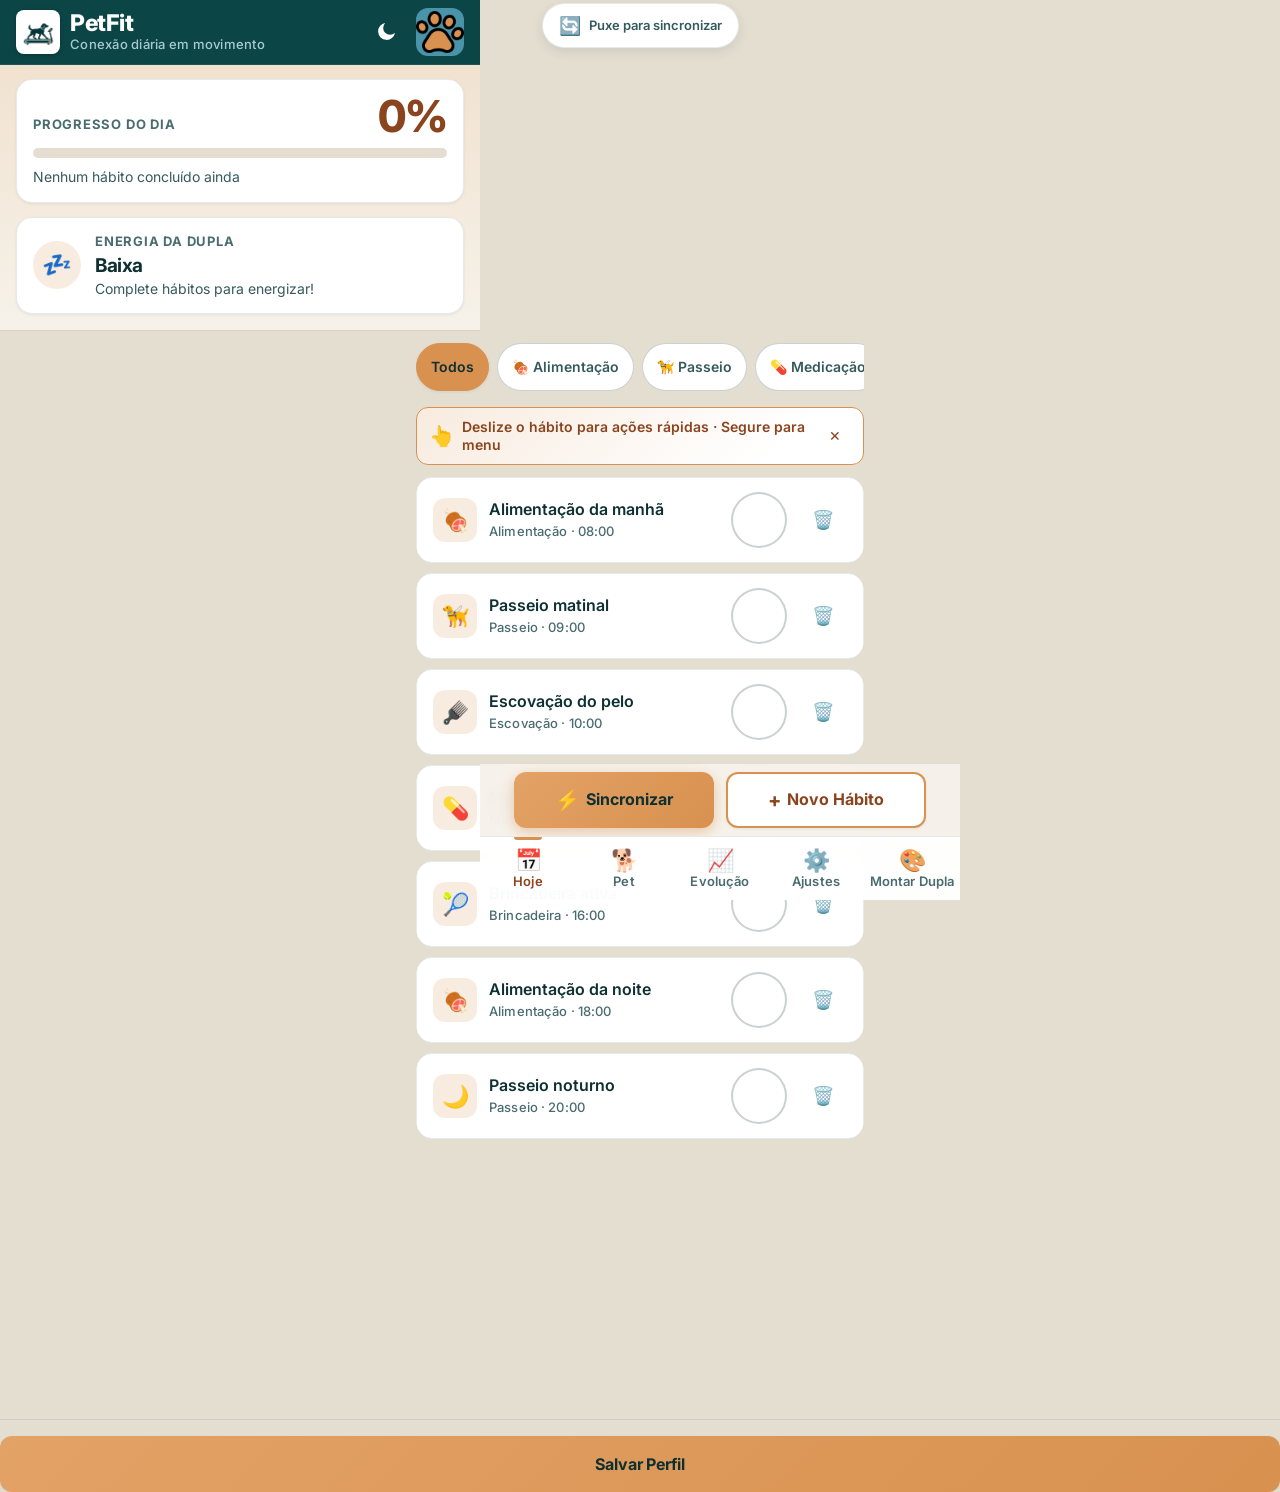
==== index.html @ 2553cd1d "a" ====
<!DOCTYPE html>
<html lang="pt-BR">
<head>
  <meta charset="UTF-8">
  <meta name="viewport" content="width=device-width, initial-scale=1.0, viewport-fit=cover">
  <meta name="theme-color" content="#043F41">
  <meta name="background-color" content="#0E3032">
  <meta name="description" content="PetFit — Gestão de hábitos para pets e tutores. Conecte-se diariamente com saúde e movimento.">
  <meta name="color-scheme" content="light dark">
  <meta name="apple-mobile-web-app-capable" content="yes">
  <meta name="apple-mobile-web-app-status-bar-style" content="black-translucent">
  <meta name="apple-mobile-web-app-title" content="PetFit">
  <meta name="mobile-web-app-capable" content="yes">
  <meta name="msapplication-TileColor" content="#043F41">
  <meta name="msapplication-TileImage" content="assets/icons/icon-192x192.png">

  <title>PetFit - Gestão de Habitos para dono e pet</title>

  <link rel="manifest" href="manifest.json">
  <link rel="icon" sizes="192x192" href="assets/icons/Petfitlogo.png">
  <link rel="apple-touch-icon" sizes="192x192" href="assets/icons/icon-192x192.png">
  <link rel="apple-touch-icon" sizes="512x512" href="assets/icons/icon-512x512.png">

  <link rel="preconnect" href="https://fonts.googleapis.com">
  <link rel="preconnect" href="https://fonts.gstatic.com" crossorigin>
  <link href="https://fonts.googleapis.com/css2?family=Inter:wght@400;500;600;700;800;900&display=swap" rel="stylesheet">

  <!-- ═══════════════════════════════════════════════════════
       FIREBASE SDK — DESCOMENTE PARA USAR FIREBASE
       ═══════════════════════════════════════════════════════ -->
  <!--
  <script src="https://www.gstatic.com/firebasejs/10.12.0/firebase-app-compat.js"></script>
  <script src="https://www.gstatic.com/firebasejs/10.12.0/firebase-firestore-compat.js"></script>
  <script src="https://www.gstatic.com/firebasejs/10.12.0/firebase-auth-compat.js"></script>
  -->

  <!-- Aplica tema (claro/escuro/automático) e tamanho do texto antes da 1ª pintura, evitando "flash" branco -->
  <script>
    (function () {
      var root = document.documentElement, dark = false;
      try {
        var pref = localStorage.getItem('petfit_theme') || 'auto';
        dark = pref === 'dark' || (pref === 'auto' && window.matchMedia && window.matchMedia('(prefers-color-scheme: dark)').matches);
        var scale = parseFloat(localStorage.getItem('petfit_textScale'));
        if (scale >= 1 && scale <= 1.5) root.style.setProperty('--text-scale', scale);
      } catch (e) {}
      root.setAttribute('data-theme', dark ? 'dark' : 'light');
      document.querySelector('meta[name="theme-color"]').setAttribute('content', dark ? '#0E3032' : '#043F41');
    })();
  </script>

  <link rel="stylesheet" href="style.css">
</head>
<body>

  <!-- ==================== ÁREA SUPERIOR (TOP ZONE) ==================== -->
  <header class="app-header" id="appHeader">
    <div class="header-inner">
      <div class="brand">
        <!-- ╔═══════════════════════════════════════════════════════════════════════════╗
             ║  SEU LOGO: troque só o caminho do PNG na linha <img> abaixo               ║
             ║  (ou apenas substitua o arquivo assets/icons/logo.png pelo seu, sem mexer) ║
             ╚═══════════════════════════════════════════════════════════════════════════╝ -->
        <span class="brand-logo" id="brandLogo">
          <img class="brand-logo-img" src="assets/icons/logo.png" alt="Logo PetFit" width="44" height="44" decoding="async">
        </span>
        <div class="brand-text">
          <h1>PetFit</h1>
          <span class="brand-tagline">Conexão diária em movimento</span>
        </div>
      </div>
      <div class="header-actions">
        <button class="btn-icon theme-toggle" id="btnTheme" type="button" aria-label="Ativar modo escuro">
          <svg class="theme-icon theme-icon-moon" viewBox="0 0 24 24" aria-hidden="true"><path fill="currentColor" d="M21 12.8A8.5 8.5 0 1 1 11.2 3a6.8 6.8 0 0 0 9.8 9.8z"/></svg>
          <svg class="theme-icon theme-icon-sun" viewBox="0 0 24 24" aria-hidden="true"><circle cx="12" cy="12" r="4.2" fill="currentColor"/><path fill="none" stroke="currentColor" stroke-width="2" stroke-linecap="round" d="M12 2.5v2.3M12 19.2v2.3M2.5 12h2.3M19.2 12h2.3M5.3 5.3l1.6 1.6M17.1 17.1l1.6 1.6M18.7 5.3l-1.6 1.6M6.9 17.1l-1.6 1.6"/></svg>
        </button>
        <button
          class="btn-icon header-avatar-btn"
          id="btnProfile"
          type="button"
          aria-label="Ver perfil da dupla"
        >
          <img
            src="./assets/icons/iconpet1.png"
            alt="Foto do pet"
            class="header-avatar"
            id="headerAvatarImg"
          >
        </button>
      </div>
    </div>
  </header>

  <!-- Indicador de Pull-to-Refresh -->
  <div class="ptr-indicator" id="ptrIndicator">
    <div class="ptr-spinner">
      <span class="ptr-icon">🔄</span>
      <span class="ptr-text">Puxe para sincronizar</span>
    </div>
  </div>

  <!-- ==================== DASHBOARD (TOP ZONE) ==================== -->
  <section class="dashboard-panel" id="dashboardPanel">
    <div class="dashboard-inner">

      <!-- SKELETON: Progresso -->
      <div class="progress-block skeleton-active" id="skeletonProgress">
        <div class="skeleton skeleton-text" style="width: 120px; height: 14px; margin-bottom: 12px;"></div>
        <div class="skeleton skeleton-bar" style="width: 100%; height: 8px; border-radius: 999px;"></div>
        <div class="skeleton skeleton-text" style="width: 180px; height: 12px; margin-top: 10px;"></div>
      </div>

      <!-- REAL: Progresso -->
      <div class="progress-block" id="realProgress" style="display:none;">
        <div class="progress-header">
          <span class="progress-label">Progresso do Dia</span>
          <span class="progress-value" id="progressValue">0%</span>
        </div>
        <div class="progress-track">
          <div class="progress-fill" id="progressFill" style="width: 0%"></div>
        </div>
        <p class="progress-sub" id="progressSub">Carregando...</p>
      </div>

      <!-- SKELETON: Energia -->
      <div class="energy-block skeleton-active" id="skeletonEnergy">
        <div class="skeleton skeleton-circle" style="width: 48px; height: 48px; flex-shrink:0;"></div>
        <div style="flex:1; display:flex; flex-direction:column; gap:8px;">
          <div class="skeleton skeleton-text" style="width: 100px; height: 12px;"></div>
          <div class="skeleton skeleton-text" style="width: 140px; height: 16px;"></div>
          <div class="skeleton skeleton-text" style="width: 200px; height: 12px;"></div>
        </div>
      </div>

      <!-- REAL: Energia -->
      <div class="energy-block low" id="realEnergy" style="display:none;">
        <div class="energy-icon-wrap">
          <span class="energy-icon" id="energyIcon">💤</span>
        </div>
        <div class="energy-info">
          <span class="energy-label">Energia da Dupla</span>
          <span class="energy-level" id="energyLevel">Baixa</span>
          <span class="energy-hint" id="energyHint">Carregando...</span>
        </div>
      </div>

    </div>
  </section>

  <!-- ==================== CONTEÚDO PRINCIPAL (SCROLLÁVEL + GESTURES) ==================== -->
  <main class="main-content" id="mainContent">
    <div class="main-inner">

      <!-- Filtro de Categoria (swipeable) -->
      <div class="filter-bar" id="filterBar">
        <button class="filter-chip active" data-filter="all">Todos</button>
        <button class="filter-chip" data-filter="alimentacao">🍖 Alimentação</button>
        <button class="filter-chip" data-filter="passeio">🦮 Passeio</button>
        <button class="filter-chip" data-filter="medicacao">💊 Medicação</button>
        <button class="filter-chip" data-filter="escovacao">🪮 Escovação</button>
        <button class="filter-chip" data-filter="brincadeira">🎾 Brincadeira</button>
      </div>

      <!-- Hint de gestos -->
      <div class="gesture-hint" id="gestureHint">
        <span class="gesture-hint-icon">👆</span>
        <span class="gesture-hint-text">Deslize o hábito para ações rápidas · Segure para menu</span>
        <button class="gesture-hint-close" id="closeGestureHint">✕</button>
      </div>

      <!-- SKELETON: Lista de Hábitos -->
      <div class="habits-list skeleton-active" id="skeletonHabitsList">
        <div class="habit-card-skeleton">
          <div class="skeleton skeleton-circle" style="width:44px; height:44px;"></div>
          <div style="flex:1; display:flex; flex-direction:column; gap:8px;">
            <div class="skeleton skeleton-text" style="width:70%; height:16px;"></div>
            <div class="skeleton skeleton-text" style="width:40%; height:12px;"></div>
          </div>
          <div class="skeleton skeleton-circle" style="width:48px; height:48px; flex-shrink:0;"></div>
        </div>
        <div class="habit-card-skeleton">
          <div class="skeleton skeleton-circle" style="width:44px; height:44px;"></div>
          <div style="flex:1; display:flex; flex-direction:column; gap:8px;">
            <div class="skeleton skeleton-text" style="width:60%; height:16px;"></div>
            <div class="skeleton skeleton-text" style="width:50%; height:12px;"></div>
          </div>
          <div class="skeleton skeleton-circle" style="width:48px; height:48px; flex-shrink:0;"></div>
        </div>
        <div class="habit-card-skeleton">
          <div class="skeleton skeleton-circle" style="width:44px; height:44px;"></div>
          <div style="flex:1; display:flex; flex-direction:column; gap:8px;">
            <div class="skeleton skeleton-text" style="width:80%; height:16px;"></div>
            <div class="skeleton skeleton-text" style="width:35%; height:12px;"></div>
          </div>
          <div class="skeleton skeleton-circle" style="width:48px; height:48px; flex-shrink:0;"></div>
        </div>
        <div class="habit-card-skeleton">
          <div class="skeleton skeleton-circle" style="width:44px; height:44px;"></div>
          <div style="flex:1; display:flex; flex-direction:column; gap:8px;">
            <div class="skeleton skeleton-text" style="width:55%; height:16px;"></div>
            <div class="skeleton skeleton-text" style="width:45%; height:12px;"></div>
          </div>
          <div class="skeleton skeleton-circle" style="width:48px; height:48px; flex-shrink:0;"></div>
        </div>
        <div class="habit-card-skeleton">
          <div class="skeleton skeleton-circle" style="width:44px; height:44px;"></div>
          <div style="flex:1; display:flex; flex-direction:column; gap:8px;">
            <div class="skeleton skeleton-text" style="width:65%; height:16px;"></div>
            <div class="skeleton skeleton-text" style="width:30%; height:12px;"></div>
          </div>
          <div class="skeleton skeleton-circle" style="width:48px; height:48px; flex-shrink:0;"></div>
        </div>
      </div>

      <!-- REAL: Lista de Hábitos -->
      <div class="habits-list" id="habitsList" style="display:none;">
        <!-- Inserido via JS -->
      </div>

      <div class="scroll-spacer"></div>
    </div>
  </main>

  <!-- ==================== ÁREA INFERIOR (THUMB ZONE) ==================== -->
  <div class="quick-actions" id="quickActions">
    <button class="quick-btn" id="btnSyncNow" aria-label="Sincronizar agora">
      <span class="quick-icon">⚡</span>
      <span class="quick-label">Sincronizar</span>
    </button>
    <button class="quick-btn" id="btnAddHabit" aria-label="Novo hábito">
      <span class="quick-icon">+</span>
      <span class="quick-label">Novo Hábito</span>
    </button>
  </div>

  <nav class="bottom-nav" id="bottomNav">
    <button class="nav-item active" data-tab="today" aria-label="Hoje">
      <span class="nav-icon">📅</span>
      <span class="nav-label">Hoje</span>
    </button>
    <button class="nav-item" data-tab="pet" aria-label="Pet">
      <span class="nav-icon">🐕</span>
      <span class="nav-label">Pet</span>
    </button>
    <button class="nav-item" data-tab="stats" aria-label="Evolução">
      <span class="nav-icon">📈</span>
      <span class="nav-label">Evolução</span>
    </button>
    <button class="nav-item" data-tab="settings" aria-label="Ajustes">
      <span class="nav-icon">⚙️</span>
      <span class="nav-label">Ajustes</span>
    </button>
  <button class = "nav-item" data-tab="duoProfile" aria-label="Personalizar Dupla" id="openAddProfile" type="button">
    <spam class = "nav-icon">🎨</spam>
    <span class = "nav-label">Montar Dupla</span>
</button>
<!-- Modal: Personalizar Dupla -->
<div class="modal-overlay modal-personalizar" id="modalAddProfile">
    <div class="modal-sheet">
        <div class="modal-handle"></div>

        <div class="modal-header">
            <h2>Personalizar Perfil do Pet</h2>

            <button
                class="btn-icon modal-close"
                id="closeAddProfile"
                type="button"
                aria-label="Fechar">
                <span>✕</span>
            </button>
        </div>

        <div class="pet-avatar-editor">
            <img
                src="./assets/icons/iconpet1.png"
                alt="Avatar do pet"
                id="customPetAvatar"
                class="custom-pet-avatar"
            >

            <label for="petPhotoInput" class="pet-avatar-button">
                📷 Alterar foto
            </label>

            <input
                type="file"
                id="petPhotoInput"
                accept="image/*"
                hidden
            >
        </div>

        <div class="modal-body">
            <div class="form-group">
                <label for="setupPetName">Nome do Pet</label>
                <input
                    type="text"
                    id="setupPetName"
                    placeholder="Ex.: Rex..."
                    autocomplete="off">
            </div>
        </div>
        <div class="modal-body">
            <div class="form-group">
                <label for="setupPetSpecies">Especie do Pet</label>
                <input
                    type="text"
                    id="setupPetSpecies"
                    placeholder="Ex.: Gato, Cachorro..."
                    autocomplete="off">
            </div>
        </div>
        <div class="modal-body">
            <div class="form-group">
                <label for="setupPetBreed">Raça</label>
                <input
                    type="text"
                    id="setupPetBreed"
                    placeholder="Ex.: Pinscher..."
                    autocomplete="off">
            </div>
            <div class="modal-footer">
        <button class="btn-primary btn-full" id="savePetBtn" type ="button">Salvar Pet</button>
      </div>
        </div>
    </div>
</div>


<!-- Modal: Personalizar Tutor - Etapa 2 -->
<div class="modal-overlay modal-personalizar" id="modalTutorProfile">
  <div class="modal-sheet">
    <div class="modal-handle"></div>

    <div class="modal-header">
      <h2>Personalizar Tutor</h2>
      <button
        class="btn-icon modal-close"
        id="closeTutorProfile"
        type="button"
        aria-label="Fechar"
      >
        ✕
      </button>
    </div>

    <div class="modal-body">
      <div class="pet-avatar-editor">
        <img
          src="./assets/icons/iconavatar1.png"
          alt="Foto do tutor"
          id="customTutorAvatar"
          class="custom-pet-avatar"
        >

        <label for="tutorPhotoInput" class="pet-avatar-button">
          📷 Escolher foto
        </label>

        <input
          type="file"
          id="tutorPhotoInput"
          accept="image/*"
          hidden
        >
      </div>

      <div class="form-group">
        <label for="tutorNameInput">Nome do tutor</label>
        <input
          type="text"
          id="tutorNameInput"
          placeholder="Digite seu nome"
          autocomplete="name"
        >
      </div>

      <p>Quase pronto! Agora vamos finalizar o perfil da sua dupla.</p>
    </div>

    <div class="modal-footer">
      <button
        class="btn-primary btn-full"
        id="finishProfileBtn"
        type="button"
      >
        Finalizar cadastro
      </button>
    </div>
  </div>
</div>

  </nav>

  <!-- ==================== MODAIS ==================== -->

  <!-- Modal: Adicionar Hábito -->
  <div class="modal-overlay" id="modalAddHabit">
    <div class="modal-sheet">
      <div class="modal-handle"></div>
      <div class="modal-header">
        <h2>Novo Hábito</h2>
        <button class="btn-icon modal-close" id="closeAddHabit" aria-label="Fechar">
          <span>✕</span>
        </button>
      </div>
      <div class="modal-body">
        <div class="form-group">
          <label for="habitTitle">Nome do hábito</label>
          <input type="text" id="habitTitle" placeholder="Ex.: Alimentação da tarde" autocomplete="off">
        </div>
        <div class="form-group">
          <label for="habitCategory">Categoria</label>
          <select id="habitCategory">
            <option value="alimentacao">🍖 Alimentação</option>
            <option value="passeio">🦮 Passeio</option>
            <option value="medicacao">💊 Medicação</option>
            <option value="escovacao">🪮 Escovação</option>
            <option value="brincadeira">🎾 Brincadeira</option>
            <option value="higiene">🛁 Higiene</option>
            <option value="outro">✨ Outro</option>
          </select>
        </div>
        <div class="form-group">
          <label for="habitTime">Horário</label>
          <input type="time" id="habitTime" value="12:00">
        </div>
      </div>
      <div class="modal-footer">
        <button class="btn-primary btn-full" id="saveHabitBtn">Salvar Hábito</button>
      </div>
    </div>
  </div>

  <!-- Modal: Sugestão de Exercício -->
  <div class="modal-overlay" id="modalExercise">
    <div class="modal-sheet modal-exercise">
      <div class="modal-handle"></div>
      <div class="exercise-visual">
        <span class="exercise-emoji" id="exerciseEmoji">🏃</span>
      </div>
      <div class="exercise-content">
        <h3 id="exerciseTitle">Hora de se mexer!</h3>
        <p class="exercise-text" id="exerciseText">Enquanto cuida do pet, aproveite para cuidar de você também.</p>
        <div class="exercise-card">
          <span class="exercise-card-icon">💪</span>
          <span class="exercise-card-when" id="exerciseWhen">Quando quiser</span>
          <p class="exercise-card-text" id="exerciseSuggestion">Faça 10 agachamentos enquanto prepara a ração</p>
        </div>
        <!-- v6.0: ajuda discreta com vídeo-tutorial (o link é preenchido pelo script.js) -->
        <div class="exercise-help" id="exerciseHelp" hidden>
          <span class="exercise-help-text">Não sabe realizar? Veja esse vídeo no YouTube!</span>
          <a class="exercise-video-link" id="exerciseVideoLink" href="https://www.youtube.com/" target="_blank" rel="noopener noreferrer">
            <svg viewBox="0 0 24 24" width="14" height="14" aria-hidden="true"><path fill="currentColor" d="M8 5.5v13a1 1 0 0 0 1.52.85l10.4-6.5a1 1 0 0 0 0-1.7L9.52 4.65A1 1 0 0 0 8 5.5z"/></svg>
            Ver vídeo
          </a>
        </div>
        <p class="exercise-tip" id="exerciseTip">Escolha um espaço seguro e respeite o seu ritmo.</p>
      </div>
      <div class="modal-footer">
        <button class="btn-secondary btn-full" id="dismissExercise">Fechar</button>
        <button class="btn-primary btn-full" id="doneExercise">Concluir & Marcar Hábito</button>
      </div>
    </div>
  </div>

  
<!-- Modal: Perfil da Dupla -->
<div class="modal-overlay" id="modalProfile">
  <div class="modal-sheet">
    <div class="modal-handle"></div>

    <div class="modal-header">
      <h2>Perfil da Dupla</h2>
      <button class="btn-icon modal-close" id="closeProfile"
              type="button" aria-label="Fechar">
        <span>✕</span>
      </button>
    </div>

    <div class="modal-body">
      <div class="profile-card">
        <div class="profile-photos">
          <div class="profile-person">
            <img
              src="./assets/icons/iconpet1.png"
              alt="Foto do pet"
              class="profile-avatar"
              id="profileAvatarImg"
            >
            <span class="profile-photo-label">Pet</span>
          </div>

          <div class="profile-person">
            <img
              src="./assets/icons/iconavatar1.png"
              alt="Foto do tutor"
              class="profile-avatar"
              id="tutorAvatarImg"
            >
            <span class="profile-photo-label">Tutor</span>
          </div>
        </div>

        
        <div class="profile-info">
          <label for="petName">Nome do pet</label>
          <input
            type="text"
            id="petName"
            value="Rex"
            class="profile-input"
            placeholder="Nome do pet"
            readonly
          >

          <label for="tutorName">Nome do tutor</label>
          <input
            type="text"
            id="tutorName"
            value="Tutor"
            class="profile-input"
            placeholder="Seu nome"
            readonly
          >
        </div>

      </div>

      <div class="profile-stats">
        <div class="stat-box">
          <span class="stat-number" id="statStreak">0</span>
          <span class="stat-label">Dias seguidos</span>
        </div>

        <div class="stat-box">
          <span class="stat-number" id="statTotal">0</span>
          <span class="stat-label">Hábitos hoje</span>
        </div>

        <div class="stat-box">
          <span class="stat-number" id="statDone">0</span>
          <span class="stat-label">Concluídos</span>
        </div>
      </div>
    </div>

    <div class="modal-footer">
      <button class="btn-primary btn-full" id="saveProfileBtn"
              type="button">
        Fechar perfil
      </button>
    </div>
  </div>
</div>

        </div>
      </div>
      <div class="modal-footer">
        <button class="btn-primary btn-full" id="saveProfileBtn">Salvar Perfil</button>
      </div>
    </div>
  </div>

  <!-- Modal: Evolução / Stats -->
  <div class="modal-overlay" id="modalStats">
    <div class="modal-sheet modal-tall">
      <div class="modal-handle"></div>
      <div class="modal-header">
        <h2>Evolução da Dupla</h2>
        <button class="btn-icon modal-close" id="closeStats" aria-label="Fechar">
          <span>✕</span>
        </button>
      </div>
      <div class="modal-body">
        <div class="stats-grid">
          <div class="stat-card">
            <span class="stat-card-icon">🔥</span>
            <span class="stat-card-value" id="statsStreak">0</span>
            <span class="stat-card-label">Dias em sequência</span>
          </div>
          <div class="stat-card">
            <span class="stat-card-icon">✅</span>
            <span class="stat-card-value" id="statsTotalDone">0</span>
            <span class="stat-card-label">Total concluído</span>
          </div>
          <div class="stat-card">
            <span class="stat-card-icon">⚡</span>
            <span class="stat-card-value" id="statsEnergy">0%</span>
            <span class="stat-card-label">Energia média</span>
          </div>
          <div class="stat-card">
            <span class="stat-card-icon">🏃</span>
            <span class="stat-card-value" id="statsExercises">0</span>
            <span class="stat-card-label">Exercícios feitos</span>
          </div>
        </div>
        <div class="history-section">
          <h3>Histórico dos últimos 7 dias</h3>
          <div class="history-bars" id="historyBars"></div>
        </div>
      </div>
      <div class="modal-footer">
        <button class="btn-secondary btn-full" id="closeStatsBtn">Voltar</button>
      </div>
    </div>
  </div>

  <!-- Modal: Ajustes (tema + tamanho do texto) -->
  <div class="modal-overlay" id="modalSettings">
    <div class="modal-sheet">
      <div class="modal-handle"></div>
      <div class="modal-header">
        <h2>Ajustes</h2>
        <button class="btn-icon modal-close" id="closeSettings" aria-label="Fechar">
          <span>✕</span>
        </button>
      </div>
      <div class="modal-body">
        <section class="settings-group">
          <h3 class="settings-title">Aparência</h3>
          <p class="settings-desc">“Automático” acompanha o tema do seu aparelho. O modo escuro economiza bateria em telas OLED.</p>
          <div class="segmented" id="themeSegment" role="radiogroup" aria-label="Tema" style="--n:3">
            <span class="segmented-thumb" aria-hidden="true"></span>
            <button type="button" role="radio" data-value="auto"><span class="seg-emoji">🌗</span>Automático</button>
            <button type="button" role="radio" data-value="light"><span class="seg-emoji">☀️</span>Claro</button>
            <button type="button" role="radio" data-value="dark"><span class="seg-emoji">🌙</span>Escuro</button>
          </div>
        </section>
        <section class="settings-group">
          <h3 class="settings-title">Tamanho do texto</h3>
          <p class="settings-desc">Ajuste a leitura do app inteiro. Ele também respeita a fonte configurada no seu aparelho.</p>
          <div class="segmented" id="textScaleSegment" role="radiogroup" aria-label="Tamanho do texto" style="--n:3">
            <span class="segmented-thumb" aria-hidden="true"></span>
            <button type="button" role="radio" data-value="1"><span class="seg-emoji" style="font-size:1rem">Aa</span>Padrão</button>
            <button type="button" role="radio" data-value="1.125"><span class="seg-emoji" style="font-size:1.25rem">Aa</span>Grande</button>
            <button type="button" role="radio" data-value="1.25"><span class="seg-emoji" style="font-size:1.5rem">Aa</span>Maior</button>
          </div>
          <div class="type-preview" aria-hidden="true">
            <p class="type-preview-title">Passeio matinal</p>
            <p class="type-preview-text">Texto de leitura: o título se destaca do resto.</p>
            <p class="type-preview-caption">Passeio · 09:00</p>
          </div>
          <div>
      
          <div class="settings-danger-zone">
            <h3>Dados da dupla</h3>
            <p>
              Apague os dados atuais e restaure o aplicativo
              para as configurações padrão.
            </p>

            <button id="resetDuoBtn" type="button">
              Restaurar dados da dupla
            </button>
          </div>

          </div>
        </section>
        <p class="settings-version">PetFit v7.0</p>
      </div>
      <div class="modal-footer">
        <button class="btn-primary btn-full" id="closeSettingsBtn">Pronto</button>
      </div>
    </div>
  </div>

  <!-- Toast Notifications -->
  <div class="toast-container" id="toastContainer" role="status" aria-live="polite"></div>

  <!-- Offline Banner -->
  <div class="offline-banner" id="offlineBanner">
    <span>📡 Sem conexão — seus dados estão salvos localmente</span>
  </div>

  <script src="script.js"></script>
</body>
</html>
---- style.css ----
/* ============================================================
   PETFIT SYNC v7.0 — style.css
   Mobile-First | Thumb-Friendly | Skeletons | Gestures
   v4.0 → Paleta de marca · Dark Mode Adaptativo ·
          Microinterações Progressivas · Tipografia Escalonável

   ÍNDICE
   1. Reset
   2. Tokens: paleta, tema claro, tema escuro, tipografia
   3. Base
   4. Skeletons
   5. Pull-to-refresh e Gesture hint
   6. Cards de hábito + swipe
   7. Menu de long-press
   8. Header (logo, tema)
   9. Dashboard
   10. Conteúdo, filtros, ações rápidas, navegação
   11. Botões e ripple
   12. Modais, formulários, segmented control
   13. Exercício, perfil, estatísticas
   14. Toasts e banner offline
   15. Microinterações (keyframes e efeitos)
   16. Responsivo e movimento reduzido
   ============================================================ */

/* ===== 1. RESET ===== */
*, *::before, *::after {
  margin: 0; padding: 0; box-sizing: border-box;
  -webkit-tap-highlight-color: transparent;
}

/* ===== 2. TOKENS ===== */
:root {
  /* — Paleta de marca (fonte única da verdade) — */
  --pal-ink:   #0E3032;  /* verde-petróleo quase preto */
  --pal-sky:   #4994A9;  /* azul-acinzentado */
  --pal-teal:  #043F41;  /* verde-petróleo profundo */
  --pal-amber: #D8914F;  /* âmbar / laranja suave */
  --pal-rust:  #8A441E;  /* ferrugem / marrom */

  /* — Tema CLARO (padrão) — */
  color-scheme: light;
  --bg-body: #F6F2EA;
  --bg-card: #FFFFFF;
  --bg-input: #EFEADF;
  --bg-header: rgba(4, 63, 65, 0.96);
  --bg-nav: rgba(255, 255, 255, 0.96);
  --bg-bar: rgba(246, 242, 234, 0.94);
  --bg-overlay: rgba(14, 48, 50, 0.6);
  --bg-desktop: #E4DED0;
  --dash-top: #F1E2CF;

  --header-text: #FFFFFF;
  --header-muted: #A8CBD3;

  --text-primary: var(--pal-ink);
  --text-secondary: #355A5D;
  --text-muted: #4A6C70;
  --text-inverse: #FFFFFF;
  --on-primary: var(--pal-ink);

  --primary: var(--pal-amber);
  --primary-grad: #E3A266;
  --primary-strong: #C27A38;
  --primary-soft: rgba(216, 145, 79, 0.18);
  --primary-text: var(--pal-rust);
  --secondary: var(--pal-sky);
  --secondary-text: #1D5E72;
  --danger: var(--pal-rust);
  --danger-soft: rgba(138, 68, 30, 0.12);
  --danger-text: var(--pal-rust);
  --warning: var(--pal-amber);

  --done-bg: #DDEBF0;
  --done-border: #B7D5DE;
  --done-text: #1D5E72;

  --border: rgba(14, 48, 50, 0.10);
  --border-strong: rgba(14, 48, 50, 0.22);
  --track: #E4DDD0;
  --skeleton-base: #E7E1D5;
  --skeleton-shine: #F4F0E8;

  --shadow-sm: 0 1px 3px rgba(14, 48, 50, 0.08);
  --shadow-md: 0 4px 12px rgba(14, 48, 50, 0.10);
  --shadow-lg: 0 8px 24px rgba(14, 48, 50, 0.16);
  --shadow-fab: 0 4px 14px rgba(216, 145, 79, 0.45);

  /* — Tipografia escalonável (rem + vw: respeita a fonte do sistema e o ajuste do app) — */
  --font: 'Inter', -apple-system, BlinkMacSystemFont, 'Segoe UI', Roboto, sans-serif;
  --fs-xs:  clamp(0.75rem,   0.72rem + 0.12vw, 0.8125rem);  /* legendas, rótulos, nav   12–13px */
  --fs-sm:  clamp(0.8125rem, 0.78rem + 0.15vw, 0.875rem);   /* metadados, dicas         13–14px */
  --fs-md:  clamp(0.9375rem, 0.90rem + 0.20vw, 1rem);       /* corpo, botões, hábitos   15–16px */
  --fs-lg:  clamp(1.0625rem, 1.00rem + 0.30vw, 1.1875rem);  /* subtítulos, destaques    17–19px */
  --fs-xl:  clamp(1.1875rem, 1.10rem + 0.45vw, 1.4375rem);  /* títulos de tela / marca  19–23px */
  --fs-2xl: clamp(1.5rem,    1.30rem + 1.00vw, 1.875rem);   /* números de destaque      24–30px */
  --fs-3xl: clamp(2rem,      1.60rem + 2.00vw, 2.75rem);    /* display                  32–44px */
  --lh-tight: 1.12; --lh-snug: 1.3; --lh-body: 1.5;
  --ls-tight: -0.02em; --ls-wide: 0.06em;

  /* — Medidas — */
  --touch-min: 48px; --touch-comfy: 56px;
  --nav-height: 64px; --quick-actions-height: 56px; --header-height: 60px;
  --safe-top: env(safe-area-inset-top, 0px);
  --safe-bottom: env(safe-area-inset-bottom, 0px);
  --radius-sm: 8px; --radius-md: 12px; --radius-lg: 16px;
  --radius-xl: 24px; --radius-full: 9999px;
  --ease-out: cubic-bezier(0.2, 0.8, 0.2, 1);
  --ease-spring: cubic-bezier(0.34, 1.56, 0.64, 1);
}

/* — Tema ESCURO (aplicado por data-theme="dark" em <html>) — */
:root[data-theme="dark"] {
  color-scheme: dark;
  --bg-body: #0E3032;
  --bg-card: #043F41;
  --bg-input: #0E3032;
  --bg-header: rgba(14, 48, 50, 0.94);
  --bg-nav: rgba(4, 63, 65, 0.97);
  --bg-bar: rgba(14, 48, 50, 0.94);
  --bg-overlay: rgba(2, 14, 15, 0.72);
  --bg-desktop: #071A1B;
  --dash-top: #0A2A2C;

  --header-text: #EEF6F6;
  --header-muted: #8FB3BB;

  --text-primary: #EEF6F6;
  --text-secondary: #C3DADD;
  --text-muted: #8FB3BB;
  --on-primary: var(--pal-ink);

  --primary-strong: #E3A266;
  --primary-grad: #E3A266;
  --primary-soft: rgba(216, 145, 79, 0.20);
  --primary-text: #E6A466;
  --secondary-text: #8EC6D8;
  --danger: #E8A27C;
  --danger-soft: rgba(232, 162, 124, 0.16);
  --danger-text: #E8A27C;

  --done-bg: #0B4F55;
  --done-border: rgba(73, 148, 169, 0.55);
  --done-text: #8EC6D8;

  --border: rgba(73, 148, 169, 0.22);
  --border-strong: rgba(73, 148, 169, 0.42);
  --track: #0E3032;
  --skeleton-base: #0A4C4F;
  --skeleton-shine: #136266;

  --shadow-sm: 0 1px 3px rgba(0, 0, 0, 0.35);
  --shadow-md: 0 4px 12px rgba(0, 0, 0, 0.4);
  --shadow-lg: 0 8px 24px rgba(0, 0, 0, 0.55);
  --shadow-fab: 0 4px 14px rgba(0, 0, 0, 0.5);
}

/* ===== 3. BASE ===== */
html {
  /* 100% respeita a fonte configurada no aparelho; --text-scale vem dos Ajustes */
  font-size: calc(100% * var(--text-scale, 1));
  -webkit-text-size-adjust: 100%; text-size-adjust: 100%;
  scroll-behavior: smooth;
}

body {
  font-family: var(--font); font-size: var(--fs-md); font-weight: 400;
  background: var(--bg-body); color: var(--text-primary);
  line-height: var(--lh-body); min-height: 100vh; min-height: 100dvh;
  overflow-x: hidden; -webkit-font-smoothing: antialiased;
  font-variant-numeric: lining-nums;
}

h1, h2, h3 { text-wrap: balance; letter-spacing: var(--ls-tight); line-height: var(--lh-snug); }

::-webkit-scrollbar { width: 3px; height: 3px; }
::-webkit-scrollbar-track { background: transparent; }
::-webkit-scrollbar-thumb { background: var(--border-strong); border-radius: 4px; }

:focus-visible { outline: 3px solid var(--primary); outline-offset: 2px; }

/* ===== 4. SKELETONS ===== */
.skeleton {
  background: linear-gradient(90deg, var(--skeleton-base) 25%, var(--skeleton-shine) 50%, var(--skeleton-base) 75%);
  background-size: 200% 100%;
  animation: skeletonShimmer 1.4s ease-in-out infinite;
  border-radius: var(--radius-sm);
}
.skeleton-circle { border-radius: var(--radius-full); }
.skeleton-bar { border-radius: var(--radius-full); }
.skeleton-text { border-radius: var(--radius-sm); }

@keyframes skeletonShimmer {
  0% { background-position: 200% 0; }
  100% { background-position: -200% 0; }
}

.habit-card-skeleton {
  background: var(--bg-card); border-radius: var(--radius-lg);
  padding: 14px 16px; box-shadow: var(--shadow-sm);
  border: 1px solid var(--border);
  display: flex; align-items: center; gap: 14px;
  margin-bottom: 10px;
}
.habit-card-skeleton:last-child { margin-bottom: 0; }

.fade-in { animation: fadeInContent 0.4s ease forwards; }
@keyframes fadeInContent {
  from { opacity: 0; transform: translateY(6px); }
  to { opacity: 1; transform: translateY(0); }
}

/* ===== 5. PULL-TO-REFRESH + GESTURE HINT ===== */
.ptr-indicator {
  position: fixed;
  top: calc(var(--header-height) + var(--safe-top));
  left: 0; right: 0; z-index: 90;
  display: flex; justify-content: center; align-items: center;
  padding: 12px;
  transform: translateY(-100%);
  transition: transform 0.2s ease;
  pointer-events: none;
}
.ptr-indicator.visible, .ptr-indicator.refreshing { transform: translateY(0); }
.ptr-spinner {
  display: flex; align-items: center; gap: 8px;
  background: var(--bg-card); padding: 8px 16px;
  border-radius: var(--radius-full);
  border: 1px solid var(--border);
  box-shadow: var(--shadow-md);
  font-size: var(--fs-sm); color: var(--text-secondary); font-weight: 500;
}
.ptr-icon { font-size: 1.125rem; display: inline-block; }
.ptr-indicator.refreshing .ptr-icon { animation: spin 0.8s linear infinite; }
.ptr-text { font-size: var(--fs-xs); font-weight: 600; }

@keyframes spin { from { transform: rotate(0deg); } to { transform: rotate(360deg); } }

.gesture-hint {
  display: flex; align-items: center; gap: 8px;
  background: linear-gradient(135deg, var(--primary-soft), transparent 80%), var(--bg-card);
  border: 1.5px solid var(--primary); border-radius: var(--radius-md);
  padding: 10px 12px; margin-bottom: 12px;
  font-size: var(--fs-sm); color: var(--primary-text); font-weight: 600;
  animation: slideUp 0.4s var(--ease-out);
}
.gesture-hint.hidden { display: none; }
.gesture-hint-icon { font-size: 1.25rem; flex-shrink: 0; animation: hintWave 2.4s ease-in-out 0.8s 2; transform-origin: 70% 80%; }
.gesture-hint-text { flex: 1; line-height: var(--lh-snug); }
.gesture-hint-close {
  background: none; border: none; color: var(--primary-text);
  font-size: var(--fs-sm); cursor: pointer; padding: 4px;
  width: 32px; height: 32px;
  display: flex; align-items: center; justify-content: center;
  border-radius: var(--radius-full); flex-shrink: 0;
  transition: background 0.2s ease, transform 0.15s ease;
}
.gesture-hint-close:active { background: var(--primary-soft); transform: scale(0.88); }

/* ===== 6. SWIPE — CARD DE HÁBITO ===== */
.habit-card-wrapper {
  position: relative; overflow: hidden;
  border-radius: var(--radius-lg); margin-bottom: 10px;
  touch-action: pan-y;
  --swipe-p: 0;
}
.habit-card-wrapper:last-child { margin-bottom: 0; }

.habit-card-bg {
  position: absolute; inset: 0;
  display: flex; align-items: center;
  padding-right: 20px; border-radius: var(--radius-lg); z-index: 1;
  opacity: 0; transition: opacity 0.15s ease;
}
.habit-card-bg.swipe-left {
  background: linear-gradient(90deg, var(--done-bg) 0%, var(--secondary) 100%);
  justify-content: flex-end;
}
.habit-card-bg.swipe-right {
  background: linear-gradient(90deg, var(--danger) 0%, var(--danger-soft) 100%), var(--bg-card);
  justify-content: flex-start;
  padding-right: 0; padding-left: 20px;
}
/* só o fundo da direção do dedo aparece */
.habit-card-wrapper[data-dir="left"] .habit-card-bg.swipe-left,
.habit-card-wrapper[data-dir="right"] .habit-card-bg.swipe-right { opacity: 1; }

.habit-card-bg .swipe-action-icon {
  font-size: 1.5rem; font-weight: 700;
  transform: scale(calc(0.6 + var(--swipe-p) * 0.5));
  opacity: calc(0.35 + var(--swipe-p) * 0.65);
  transition: transform 0.15s ease;
}
.habit-card-wrapper.armed .swipe-action-icon { animation: armedPop 0.35s var(--ease-spring); transform: scale(1.25); }

.habit-card {
  position: relative; z-index: 2;
  background: var(--bg-card); border-radius: var(--radius-lg);
  padding: 14px 16px; box-shadow: var(--shadow-sm);
  border: 1px solid var(--border);
  display: flex; align-items: center; gap: 12px;
  transition: transform 0.1s ease-out, background-color 0.3s ease, border-color 0.3s ease;
  will-change: transform; user-select: none;
}
.habit-card.swiping { transition: none; }
.habit-card.snap-back { transition: transform 0.4s var(--ease-spring); }
.habit-card.swiped-left { transform: translateX(-80px); transition: transform 0.3s var(--ease-out); }
.habit-card.swiped-right { transform: translateX(80px); transition: transform 0.3s var(--ease-out); }

.habit-card.completed { background: var(--done-bg); border-color: var(--done-border); }
.habit-card.completed .habit-title { text-decoration: line-through; text-decoration-thickness: 1.5px; color: var(--text-muted); }
.habit-card.completed .habit-meta { color: var(--done-text); }

.habit-icon {
  width: 44px; height: 44px; border-radius: var(--radius-md);
  background: var(--primary-soft);
  display: flex; align-items: center; justify-content: center;
  font-size: 1.375rem; flex-shrink: 0;
}
.habit-info { flex: 1; min-width: 0; display: flex; flex-direction: column; gap: 2px; }
.habit-title {
  font-size: var(--fs-md); font-weight: 600; color: var(--text-primary);
  line-height: var(--lh-snug);
  display: -webkit-box; -webkit-box-orient: vertical; -webkit-line-clamp: 2; line-clamp: 2;
  overflow: hidden; overflow-wrap: anywhere;
}
.habit-meta { font-size: var(--fs-xs); color: var(--text-muted); font-weight: 500; letter-spacing: 0.01em; }

.habit-toggle {
  width: var(--touch-comfy); height: var(--touch-comfy);
  border-radius: var(--radius-full); border: 2px solid var(--border-strong);
  background: var(--bg-card);
  display: flex; align-items: center; justify-content: center;
  cursor: pointer; flex-shrink: 0;
  transition: background-color 0.25s ease, border-color 0.25s ease, box-shadow 0.25s ease, transform 0.15s ease;
  position: relative;
}
.habit-toggle:active { transform: scale(0.88); }
.habit-toggle.checked {
  background: var(--secondary); border-color: var(--secondary);
  box-shadow: 0 2px 10px rgba(73, 148, 169, 0.45);
}
.habit-check { width: 60%; height: 60%; overflow: visible; }
.habit-check path {
  fill: none; stroke: #fff; stroke-width: 3; stroke-linecap: round; stroke-linejoin: round;
  stroke-dasharray: 1; stroke-dashoffset: 1;
}
.habit-toggle.checked .habit-check path { stroke-dashoffset: 0; }
.habit-toggle.just-checked { animation: togglePop 0.55s var(--ease-spring); }
.habit-toggle.just-checked .habit-check path { animation: checkDraw 0.4s 0.08s var(--ease-out) both; }
.habit-toggle.just-checked::after {
  content: ''; position: absolute; inset: -2px; border-radius: inherit;
  border: 2px solid var(--secondary); animation: ringOut 0.6s ease-out forwards; pointer-events: none;
}
.habit-card.just-completed { animation: doneGlow 0.9s ease-out; }

.habit-delete {
  width: var(--touch-min); height: var(--touch-min);
  border-radius: var(--radius-md); border: none;
  background: transparent; color: var(--text-muted);
  font-size: 1.125rem; cursor: pointer;
  display: flex; align-items: center; justify-content: center;
  transition: background-color 0.2s ease, color 0.2s ease, transform 0.15s ease; flex-shrink: 0;
}
.habit-delete:active { background: var(--danger-soft); color: var(--danger-text); transform: scale(0.9); }

/* entrada em cascata (lista inteira) e entrada individual (hábito novo) */
.habit-card-wrapper.enter {
  animation: cardIn 0.5s var(--ease-out) both;
  animation-delay: calc(var(--i, 0) * 55ms);
}

.empty-state {
  display: flex; justify-content: center; align-items: center; flex-direction: column; text-align: center; gap: 6px;
  padding: 32px 16px; background: var(--bg-card); border: 1px solid var(--border);
  border-radius: var(--radius-lg); box-shadow: var(--shadow-sm);
}
.empty-state-icon { font-size: 2.25rem; line-height: 1; display: inline-block; animation: bounce 1.8s ease-in-out infinite; }
.empty-state-text { color: var(--text-muted); font-size: var(--fs-sm); line-height: var(--lh-body); }

/* ===== 7. LONG-PRESS ===== */
.long-press-menu {
  position: fixed; z-index: 2500;
  background: var(--bg-card); border-radius: var(--radius-lg);
  box-shadow: var(--shadow-lg); border: 1px solid var(--border);
  padding: 6px; min-width: 190px;
  animation: scaleIn 0.18s var(--ease-spring);
  transform-origin: top left;
}
.long-press-menu-item {
  display: flex; align-items: center; gap: 10px;
  padding: 10px 14px; border-radius: var(--radius-md);
  font-size: var(--fs-md); font-weight: 500; font-family: inherit;
  color: var(--text-primary); background: transparent;
  border: none; width: 100%; text-align: left;
  cursor: pointer; min-height: var(--touch-min);
  transition: background-color 0.15s ease;
}
.long-press-menu-item:active { background: var(--bg-input); }
.long-press-menu-item.danger { color: var(--danger-text); }
.long-press-overlay { position: fixed; inset: 0; z-index: 2499; background: transparent; }
@keyframes scaleIn {
  from { opacity: 0; transform: scale(0.85); }
  to { opacity: 1; transform: scale(1); }
}

/* ===== 8. HEADER ===== */
.app-header {
  position: sticky; top: 0; z-index: 100;
  background: var(--bg-header);
  backdrop-filter: blur(16px); -webkit-backdrop-filter: blur(16px);
  border-bottom: 1px solid rgba(255, 255, 255, 0.08);
  padding-top: var(--safe-top);
  color: var(--header-text);
}
.header-inner {
  display: flex; align-items: center; justify-content: space-between; gap: 8px;
  padding: 8px 16px; max-width: 560px; margin: 0 auto;
  min-height: var(--header-height);
}
.brand { display: flex; align-items: center; gap: 10px; min-width: 0; }

/* Quadrado branco do logo — fica branco nos dois temas para o PNG nunca ficar estranho */
.brand-logo {
  width: 44px; height: 44px; flex-shrink: 0;
  background: #FFFFFF;
  border-radius: 8px;
  padding: 3px;
  display: grid; place-items: center;
  overflow: hidden;
  box-shadow: 0 1px 4px rgba(0, 0, 0, 0.25);
  animation: logoIn 0.6s var(--ease-spring) both;
  transition: transform 0.15s ease;
}
.brand-logo:active { transform: scale(0.94) rotate(-3deg); }
.brand-logo-img { width: 100%; height: 100%; object-fit: contain; display: block; }
.brand-logo.is-fallback .brand-logo-img { display: none; }
.brand-logo.is-fallback::after { content: '🐾'; font-size: 1.5rem; line-height: 1; }

.brand-text { min-width: 0; }
.brand-text h1 {
  font-size: var(--fs-xl); font-weight: 800; color: var(--header-text);
  line-height: var(--lh-tight); letter-spacing: var(--ls-tight);
}
.brand-tagline {
  display: block; font-size: var(--fs-xs); color: var(--header-muted);
  font-weight: 500; letter-spacing: 0.02em; line-height: var(--lh-snug);
}

.header-actions { display: flex; align-items: center; gap: 6px; flex-shrink: 0; }

.btn-icon.theme-toggle { color: var(--header-text); position: relative; overflow: hidden; border-radius: var(--radius-full); }
.btn-icon.theme-toggle:active { background: rgba(255, 255, 255, 0.14); }
.theme-icon {
  position: absolute; width: 24px; height: 24px;
  transition: transform 0.5s var(--ease-spring), opacity 0.3s ease;
}
/* tema claro mostra a lua (ação: ir para o escuro); tema escuro mostra o sol */
.theme-icon-sun  { transform: rotate(-90deg) scale(0.2); opacity: 0; }
.theme-icon-moon { transform: rotate(0) scale(1); opacity: 1; }
:root[data-theme="dark"] .theme-icon-sun  { transform: rotate(0) scale(1); opacity: 1; color: var(--pal-amber); }
:root[data-theme="dark"] .theme-icon-moon { transform: rotate(90deg) scale(0.2); opacity: 0; }

.header-avatar-btn {
  width: var(--touch-min); height: var(--touch-min);
  border-radius: var(--radius-full); overflow: hidden;
  border: 2px solid var(--primary); background: var(--bg-card);
  cursor: pointer; padding: 0;
  display: flex; align-items: center; justify-content: center;
  transition: transform 0.15s ease;
}
.header-avatar-btn:active { transform: scale(0.92); }
.header-avatar { width: 100%; height: 100%; object-fit: cover; }

/* ===== 9. DASHBOARD ===== */
.dashboard-panel {
  background: linear-gradient(180deg, var(--dash-top) 0%, var(--bg-body) 100%);
  padding: 14px 16px 16px;
  border-bottom: 1px solid var(--border);
}
.dashboard-inner { max-width: 560px; margin: 0 auto; display: flex; flex-direction: column; gap: 14px; }

.progress-block {
  background: var(--bg-card); border-radius: var(--radius-lg);
  padding: 14px 16px 16px; box-shadow: var(--shadow-sm);
  border: 1px solid var(--border);
}
.progress-block.celebrate { animation: celebrate 0.9s var(--ease-out); }
.progress-header { display: flex; justify-content: space-between; align-items: flex-end; gap: 12px; margin-bottom: 10px; }
.progress-label {
  font-size: var(--fs-xs); font-weight: 700; color: var(--text-muted);
  text-transform: uppercase; letter-spacing: var(--ls-wide); padding-bottom: 0.3em;
}
.progress-value {
  font-size: var(--fs-3xl); font-weight: 800; color: var(--primary-text);
  line-height: 1; letter-spacing: var(--ls-tight); font-variant-numeric: tabular-nums;
}
.progress-track { width: 100%; height: 10px; background: var(--track); border-radius: var(--radius-full); overflow: hidden; }
.progress-fill {
  height: 100%; background: linear-gradient(90deg, var(--primary) 0%, var(--primary-grad) 100%);
  border-radius: var(--radius-full); transition: width 0.7s var(--ease-out);
  position: relative; overflow: hidden;
}
.progress-fill::after {
  content: ''; position: absolute; inset: 0;
  background: linear-gradient(90deg, transparent, rgba(255, 255, 255, 0.45), transparent);
  transform: translateX(-100%); animation: fillShine 3.2s ease-in-out 1s infinite;
}
.progress-sub { font-size: var(--fs-sm); color: var(--text-secondary); margin-top: 10px; line-height: var(--lh-snug); }

.energy-block {
  display: flex; align-items: center; gap: 14px;
  background: var(--bg-card); border-radius: var(--radius-lg);
  padding: 14px 16px; box-shadow: var(--shadow-sm);
  border: 1px solid var(--border); transition: background 0.3s ease, border-color 0.3s ease;
}
.energy-block.high   { background: linear-gradient(135deg, rgba(216, 145, 79, 0.22), rgba(216, 145, 79, 0) 75%), var(--bg-card); border-color: rgba(216, 145, 79, 0.6); }
.energy-block.medium { background: linear-gradient(135deg, rgba(73, 148, 169, 0.22), rgba(73, 148, 169, 0) 75%), var(--bg-card); border-color: rgba(73, 148, 169, 0.55); }
.energy-block.low    { background: var(--bg-card); }
.energy-icon-wrap {
  width: 48px; height: 48px; border-radius: var(--radius-full);
  background: var(--primary-soft);
  display: flex; align-items: center; justify-content: center; flex-shrink: 0;
}
.energy-icon { font-size: 1.5rem; line-height: 1; display: inline-block; }
.energy-info { display: flex; flex-direction: column; gap: 2px; min-width: 0; }
.energy-label { font-size: var(--fs-xs); font-weight: 700; color: var(--text-muted); text-transform: uppercase; letter-spacing: var(--ls-wide); }
.energy-level { font-size: var(--fs-lg); font-weight: 700; color: var(--text-primary); line-height: var(--lh-snug); letter-spacing: var(--ls-tight); }
.energy-hint { font-size: var(--fs-sm); color: var(--text-secondary); line-height: var(--lh-snug); }

/* ===== 10. CONTEÚDO, FILTROS, AÇÕES, NAVEGAÇÃO ===== */
.main-content { max-width: 560px; margin: 0 auto; padding: 0 16px; }
.main-inner { padding-bottom: calc(var(--nav-height) + var(--quick-actions-height) + var(--safe-bottom) + 120px); }
.scroll-spacer { height: 40px; }

.filter-bar {
  display: flex; gap: 8px; overflow-x: auto;
  padding: 12px 0 16px;
  scroll-snap-type: x mandatory; -webkit-overflow-scrolling: touch;
  scrollbar-width: none;
}
.filter-bar::-webkit-scrollbar { display: none; }
.filter-chip {
  flex-shrink: 0; padding: 8px 14px; border-radius: var(--radius-full);
  border: 1.5px solid var(--border-strong); background: var(--bg-card);
  color: var(--text-secondary); font-family: inherit;
  font-size: var(--fs-sm); font-weight: 600; cursor: pointer;
  transition: background-color 0.25s ease, border-color 0.25s ease, color 0.25s ease, transform 0.15s ease, box-shadow 0.25s ease;
  scroll-snap-align: start;
  min-height: var(--touch-min); display: flex; align-items: center;
  user-select: none; position: relative; overflow: hidden;
}
.filter-chip:active { transform: scale(0.95); }
.filter-chip.active { background: var(--primary); border-color: var(--primary); color: var(--on-primary); box-shadow: var(--shadow-sm); }

.habits-list { display: flex; flex-direction: column; }

.quick-actions {
  position: fixed; bottom: calc(var(--nav-height) + var(--safe-bottom));
  left: 0; right: 0; z-index: 500;
  display: flex; justify-content: center; gap: 12px;
  padding: 8px 16px;
  background: var(--bg-bar);
  backdrop-filter: blur(12px); -webkit-backdrop-filter: blur(12px);
  border-top: 1px solid var(--border);
  max-width: 560px; margin: 0 auto;
  left: 50%; transform: translateX(-50%); width: 100%;
}
.quick-btn {
  flex: 1; max-width: 200px; min-height: var(--quick-actions-height);
  padding: 0 10px; text-align: center; line-height: var(--lh-tight);
  border-radius: var(--radius-md); border: none;
  background: linear-gradient(135deg, var(--primary-grad) 0%, var(--primary) 100%); color: var(--on-primary);
  font-family: inherit; font-size: var(--fs-md); font-weight: 700;
  cursor: pointer; display: flex; align-items: center; justify-content: center; gap: 6px;
  box-shadow: var(--shadow-fab); transition: transform 0.15s ease, box-shadow 0.2s ease;
  position: relative; overflow: hidden;
}
.quick-btn:active { transform: scale(0.96); }
.quick-btn:nth-child(2) { background: var(--bg-card); color: var(--primary-text); border: 2px solid var(--primary); box-shadow: var(--shadow-sm); }
.quick-icon { font-size: 1.25rem; line-height: 1; display: inline-block; }
.quick-btn:active .quick-icon { transform: rotate(25deg) scale(1.2); transition: transform 0.15s ease; }
.quick-btn.is-syncing .quick-icon { animation: spin 0.8s linear infinite; }

.bottom-nav {
  position: fixed; bottom: 0; left: 0; right: 0; z-index: 600;
  display: flex; align-items: center; justify-content: space-around;
  height: calc(var(--nav-height) + var(--safe-bottom));
  padding-bottom: var(--safe-bottom);
  background: var(--bg-nav);
  backdrop-filter: blur(20px); -webkit-backdrop-filter: blur(20px);
  border-top: 1px solid var(--border);
  max-width: 560px; margin: 0 auto;
  left: 50%; transform: translateX(-50%); width: 100%;
}
.nav-item {
  flex: 1; display: flex; flex-direction: column;
  align-items: center; justify-content: center; gap: 2px;
  height: var(--nav-height); background: transparent; border: none;
  color: var(--text-muted); font-family: inherit; cursor: pointer;
  transition: color 0.25s ease, transform 0.15s ease; position: relative; min-width: var(--touch-min);
}
.nav-item:active { transform: scale(0.9); }
.nav-item.active { color: var(--primary-text); }
.nav-item::before {
  content: ''; position: absolute; top: 0; left: 50%;
  width: 28px; height: 3px; background: var(--primary); border-radius: 0 0 4px 4px;
  transform: translateX(-50%) scaleX(0); transition: transform 0.3s var(--ease-spring);
}
.nav-item.active::before { transform: translateX(-50%) scaleX(1); }
.nav-icon { font-size: 1.375rem; line-height: 1; display: inline-block; }
.nav-item.active .nav-icon { animation: navPop 0.45s var(--ease-spring); }
.nav-label { font-size: var(--fs-xs); font-weight: 600; letter-spacing: 0.01em; }

/* ===== 11. BOTÕES + RIPPLE ===== */
.btn-icon {
  width: var(--touch-min); height: var(--touch-min);
  display: flex; align-items: center; justify-content: center;
  background: transparent; border: none; color: var(--text-secondary);
  font-size: 1.25rem; cursor: pointer; border-radius: var(--radius-md);
  transition: background-color 0.2s ease, transform 0.15s ease; font-family: inherit;
}
.btn-icon:active { background: var(--primary-soft); transform: scale(0.92); }

.btn-primary {
  background: linear-gradient(135deg, var(--primary-grad) 0%, var(--primary) 100%);
  border: none; color: var(--on-primary); font-family: inherit;
  font-size: var(--fs-md); font-weight: 700; padding: 14px 24px;
  border-radius: var(--radius-md); cursor: pointer;
  transition: transform 0.15s ease, box-shadow 0.2s ease; min-height: var(--touch-comfy);
  box-shadow: var(--shadow-sm); position: relative; overflow: hidden;
  letter-spacing: -0.005em;
}
.btn-primary:active { transform: scale(0.97); }

.btn-secondary {
  background: var(--bg-input); border: 1.5px solid var(--border-strong);
  color: var(--text-primary); font-family: inherit;
  font-size: var(--fs-md); font-weight: 600; padding: 14px 24px;
  border-radius: var(--radius-md); cursor: pointer;
  transition: transform 0.15s ease, background-color 0.2s ease; min-height: var(--touch-comfy);
  position: relative; overflow: hidden;
}
.btn-secondary:active { transform: scale(0.97); }
.btn-full { width: 100%; }

.btn-personalizar {
  display: inline-block;
  padding: 10px 16px;
  background: #6c5ce7;
  color: white;
  text-decoration: none;
  border-radius: 8px;
  cursor: pointer;
}

.ripple {
  position: absolute; border-radius: 50%; pointer-events: none;
  background: currentColor; opacity: 0.22; transform: scale(0);
  animation: ripple 0.6s ease-out forwards;
}

/* ===== 12. MODAIS, FORMULÁRIOS, SEGMENTED ===== */
.modal-overlay {
  position: fixed; inset: 0; z-index: 2000;
  background: var(--bg-overlay); backdrop-filter: blur(4px); -webkit-backdrop-filter: blur(4px);
  display: flex; align-items: flex-end; justify-content: center;
  opacity: 0; visibility: hidden; transition: opacity 0.3s ease, visibility 0.3s ease;
}
.modal-overlay.active { opacity: 1; visibility: visible; }

/* Modal exclusivo: Personalizar Dupla */
.modal-personalizar {
    align-items: flex-end;
    justify-content: center;
    padding: 0;
    box-sizing: border-box;
}

.modal-personalizar .modal-sheet {
    position: relative;
    width: 100%;
    max-width: 560px;
    max-height: 90vh;
    max-height: 90dvh;
    margin: 0;
    overflow-y: auto;
    box-sizing: border-box;
    border-radius: 24px 24px 0 0;
}

/* Animação de subida */
.modal-personalizar.active .modal-sheet {
    animation: subirPersonalizacao 0.3s ease-out;
}

@keyframes subirPersonalizacao {
    from {
        transform: translateY(100%);
    }

    to {
        transform: translateY(0);
    }
}


.settings-danger-zone {
  margin-top: 24px;
  padding: 16px;
  border: 1px solid #e5b5b5;
  border-radius: 12px;
}

.settings-danger-zone h3 {
  margin-top: 0;
}

.settings-danger-zone p {
  font-size: 14px;
  opacity: 0.8;
}

#resetDuoBtn {
  width: 100%;
  padding: 12px;
  border: none;
  border-radius: 8px;
  background: #d93636;
  color: white;
  cursor: pointer;
  font-weight: bold;
}

#resetDuoBtn:hover {
  background: #b92525;
}

/* Fotos do pet e do tutor no perfil */
.profile-photos {
  display: flex;
  justify-content: center;
  align-items: flex-start;
  gap: 24px;
  margin-bottom: 20px;
}

.profile-person {
  display: flex;
  flex-direction: column;
  align-items: center;
  gap: 8px;
}

.profile-person .profile-avatar {
  width: 88px;
  height: 88px;
  border-radius: 50%;
  object-fit: cover;
  border: 3px solid var(--accent, #0a7777);
}

.profile-photo-label {
  font-size: 0.85rem;
  font-weight: 600;
}

.profile-info label {
  display: block;
  margin: 10px 0 5px;
  font-size: 0.85rem;
  font-weight: 600;
}

.profile-info .profile-input[readonly] {
  cursor: default;
  opacity: 1;
}

/* Foto do pet no modal de personalização */
.modal-personalizar .pet-avatar-editor {
    display: flex;
    flex-direction: column;
    align-items: center;
    gap: 12px;
    margin: 20px 0 24px;
}

.modal-personalizar .custom-pet-avatar {
    width: 112px;
    height: 112px;
    border-radius: 50%;
    object-fit: cover;
    border: 4px solid #D8F0E9;
    background: #EAF5F1;
}

.modal-personalizar .pet-avatar-button {
    padding: 9px 16px;
    border-radius: 20px;
    background: #D8F0E9;
    color: #145C50;
    font-size: 14px;
    font-weight: 600;
    cursor: pointer;
}

.modal-personalizar .pet-avatar-button:hover {
    opacity: 0.8;
}


.modal-sheet {
  background: var(--bg-card); width: 100%; max-width: 560px;
  border-radius: var(--radius-xl) var(--radius-xl) 0 0;
  border: 1px solid var(--border); border-bottom: none;
  padding: 12px 20px 20px;
  padding-bottom: calc(20px + var(--safe-bottom));
  transform: translateY(100%);
  transition: transform 0.4s var(--ease-out);
  max-height: 88vh; max-height: 88dvh; display: flex; flex-direction: column;
  overflow: hidden;
}
.modal-overlay.active .modal-sheet { transform: translateY(0); }
.modal-tall { max-height: 92vh; max-height: 92dvh; }

.modal-handle { width: 36px; height: 4px; background: var(--border-strong); border-radius: var(--radius-full); margin: 0 auto 12px; flex-shrink: 0; }
.modal-header { display: flex; align-items: center; justify-content: space-between; margin-bottom: 16px; flex-shrink: 0; }
.modal-header h2 { font-size: var(--fs-xl); font-weight: 800; color: var(--text-primary); }
.modal-close { color: var(--text-muted); font-size: 1.125rem; }
.modal-body { flex: 1; overflow-y: auto; padding-right: 4px; }
.modal-footer { padding-top: 16px; border-top: 1px solid var(--border); display: flex; flex-direction: column; gap: 10px; flex-shrink: 0; }

/* conteúdo do modal entra em cascata, logo depois que a folha sobe */
.modal-overlay.active .modal-body > *,
.modal-overlay.active .exercise-content > * {
  animation: slideUp 0.45s var(--ease-out) both;
}
.modal-overlay.active .modal-body > :nth-child(1), .modal-overlay.active .exercise-content > :nth-child(1) { animation-delay: 0.08s; }
.modal-overlay.active .modal-body > :nth-child(2), .modal-overlay.active .exercise-content > :nth-child(2) { animation-delay: 0.15s; }
.modal-overlay.active .modal-body > :nth-child(3), .modal-overlay.active .exercise-content > :nth-child(3) { animation-delay: 0.22s; }
.modal-overlay.active .modal-body > :nth-child(4), .modal-overlay.active .exercise-content > :nth-child(4) { animation-delay: 0.29s; }
.modal-overlay.active .exercise-content > :nth-child(5) { animation-delay: 0.36s; }

.form-group { margin-bottom: 16px; }
.form-group label { display: block; font-size: var(--fs-sm); font-weight: 600; color: var(--text-secondary); margin-bottom: 6px; }
.form-group input, .form-group select {
  width: 100%; height: var(--touch-comfy); background: var(--bg-input);
  border: 1.5px solid var(--border-strong); border-radius: var(--radius-md);
  padding: 0 14px; color: var(--text-primary); font-family: inherit;
  font-size: 1rem; /* 16px+: evita o zoom automático do iOS ao focar */
  outline: none; transition: border-color 0.2s ease, box-shadow 0.2s ease;
  -webkit-appearance: none; appearance: none;
}
.form-group select {
  padding-right: 40px;
  background-image: url("data:image/svg+xml,%3Csvg xmlns='http://www.w3.org/2000/svg' width='14' height='9' viewBox='0 0 14 9'%3E%3Cpath d='M1 1.5l6 6 6-6' fill='none' stroke='%238A9FA3' stroke-width='2' stroke-linecap='round' stroke-linejoin='round'/%3E%3C/svg%3E");
  background-repeat: no-repeat; background-position: right 16px center;
}
.form-group input:focus, .form-group select:focus { border-color: var(--primary); box-shadow: 0 0 0 4px var(--primary-soft); }
.form-group input::placeholder { color: var(--text-muted); opacity: 0.8; }
.form-group.invalid input { border-color: var(--danger); }
.shake { animation: shake 0.45s ease; }

/* Segmented control (Ajustes) com "pílula" deslizante */
.segmented {
  position: relative; display: grid; grid-template-columns: repeat(var(--n, 3), 1fr);
  background: var(--bg-input); border: 1.5px solid var(--border); border-radius: var(--radius-md);
  padding: 4px; --i: 0;
}
.segmented-thumb {
  position: absolute; top: 4px; bottom: 4px; left: 4px;
  width: calc((100% - 8px) / var(--n, 3));
  background: var(--primary); border-radius: calc(var(--radius-md) - 3px);
  box-shadow: var(--shadow-sm);
  transform: translateX(calc(var(--i) * 100%));
  transition: transform 0.4s var(--ease-spring);
}
.segmented button {
  position: relative; z-index: 1; overflow: hidden;
  min-height: var(--touch-min); padding: 6px 4px;
  background: transparent; border: none; border-radius: calc(var(--radius-md) - 3px);
  font-family: inherit; font-size: var(--fs-sm); font-weight: 600; line-height: var(--lh-snug);
  color: var(--text-secondary); cursor: pointer; transition: color 0.25s ease;
  display: flex; flex-direction: column; align-items: center; justify-content: center; gap: 2px;
}
.segmented button[aria-checked="true"] { color: var(--on-primary); font-weight: 700; }
.seg-emoji { font-size: 1.125rem; line-height: 1; }

.settings-group { margin-bottom: 22px; }
.settings-title { font-size: var(--fs-lg); font-weight: 700; color: var(--text-primary); margin-bottom: 4px; }
.settings-desc { font-size: var(--fs-sm); color: var(--text-secondary); margin-bottom: 12px; line-height: var(--lh-body); }
.type-preview {
  margin-top: 12px; padding: 14px 16px; border-radius: var(--radius-md);
  background: var(--bg-input); border: 1px solid var(--border);
}
.type-preview-title { font-size: var(--fs-lg); font-weight: 700; letter-spacing: var(--ls-tight); line-height: var(--lh-snug); }
.type-preview-text { font-size: var(--fs-md); color: var(--text-secondary); margin-top: 2px; }
.type-preview-caption { font-size: var(--fs-xs); color: var(--text-muted); margin-top: 6px; font-weight: 500; }
.settings-version { text-align: center; font-size: var(--fs-xs); color: var(--text-muted); font-weight: 600; letter-spacing: var(--ls-wide); text-transform: uppercase; padding: 4px 0 8px; }

/* ===== 13. EXERCÍCIO, PERFIL, ESTATÍSTICAS ===== */
.modal-exercise { text-align: center; }
.exercise-visual { margin-bottom: 12px; }
.exercise-emoji { font-size: 4rem; line-height: 1; display: inline-block; animation: bounce 1s ease infinite; }
.exercise-content { overflow-y: auto; }
.exercise-content h3 { font-size: var(--fs-xl); font-weight: 800; color: var(--text-primary); margin-bottom: 6px; }
.exercise-text { font-size: var(--fs-md); color: var(--text-secondary); margin-bottom: 16px; line-height: var(--lh-body); }
.exercise-card {
  background: linear-gradient(135deg, var(--primary-soft), transparent 85%), var(--bg-card);
  border: 2px solid var(--primary); border-radius: var(--radius-lg);
  padding: 18px 16px; margin-bottom: 12px;
  display: flex; flex-direction: column; align-items: center; gap: 8px;
}
.exercise-card-icon { font-size: 2rem; line-height: 1; }
/* v7.0 — etiqueta de contexto: quando fazer o exercício em relação à tarefa */
.exercise-card-when {
  font-size: var(--fs-xs); font-weight: 700; letter-spacing: var(--ls-wide); text-transform: uppercase;
  color: var(--primary-text); background: var(--primary-soft);
  padding: 4px 12px; border-radius: var(--radius-full);
}
.exercise-card-text { font-size: var(--fs-lg); font-weight: 700; color: var(--primary-text); line-height: var(--lh-snug); letter-spacing: var(--ls-tight); text-wrap: balance; }
/* v6.0 — ajuda discreta com vídeo-tutorial, logo abaixo do exercício */
.exercise-help { display: flex; align-items: center; justify-content: center; flex-wrap: wrap; gap: 4px 10px; margin: 0 0 10px; }
.exercise-help[hidden] { display: none; }
.exercise-help-text { font-size: var(--fs-xs); color: var(--text-muted); line-height: var(--lh-snug); }
.exercise-video-link {
  position: relative; display: inline-flex; align-items: center; gap: 6px;
  min-height: 34px; padding: 0 12px;
  font-size: var(--fs-xs); font-weight: 700; text-decoration: none;
  color: var(--secondary-text); background: transparent;
  border: 1px solid var(--border-strong); border-radius: var(--radius-full);
  transition: background 0.2s, transform 0.15s var(--ease-out);
  -webkit-tap-highlight-color: transparent;
}
.exercise-video-link::after { content: ""; position: absolute; inset: -7px -4px; }   /* área de toque ≥ 48px */
.exercise-video-link:hover { background: var(--primary-soft); }
.exercise-video-link:active { transform: scale(0.96); }
.exercise-video-link:focus-visible { outline: 2px solid var(--primary); outline-offset: 2px; }
.exercise-tip { font-size: var(--fs-sm); color: var(--text-muted); font-style: italic; margin-bottom: 4px; }

.profile-card { display: flex; align-items: center; gap: 16px; margin-bottom: 20px; }
.profile-avatar { width: 72px; height: 72px; border-radius: var(--radius-full); border: 3px solid var(--primary); object-fit: cover; flex-shrink: 0; background: var(--bg-input); }
.profile-info { flex: 1; display: flex; flex-direction: column; gap: 10px; min-width: 0; }
.profile-input {
  width: 100%; height: var(--touch-comfy); background: var(--bg-input);
  border: 1.5px solid var(--border-strong); border-radius: var(--radius-md);
  padding: 0 14px; color: var(--text-primary); font-family: inherit; font-size: 1rem; outline: none;
  transition: border-color 0.2s ease, box-shadow 0.2s ease;
}
.profile-input:focus { border-color: var(--primary); box-shadow: 0 0 0 4px var(--primary-soft); }
.profile-stats { display: grid; grid-template-columns: repeat(3, 1fr); gap: 10px; margin-bottom: 16px; }
.stat-box { background: var(--bg-input); border: 1px solid var(--border); border-radius: var(--radius-md); padding: 14px 8px; text-align: center; display: flex; flex-direction: column; gap: 4px; }
.stat-number { font-size: var(--fs-2xl); font-weight: 800; color: var(--primary-text); line-height: var(--lh-tight); letter-spacing: var(--ls-tight); font-variant-numeric: tabular-nums; }
.stat-label { font-size: var(--fs-xs); color: var(--text-muted); font-weight: 600; line-height: var(--lh-snug); }

.stats-grid { display: grid; grid-template-columns: repeat(2, 1fr); gap: 10px; margin-bottom: 20px; }
.stat-card { background: var(--bg-input); border: 1px solid var(--border); border-radius: var(--radius-lg); padding: 16px 12px; text-align: center; display: flex; flex-direction: column; align-items: center; gap: 6px; }
.stat-card-icon { font-size: 1.75rem; line-height: 1; }
.stat-card-value { font-size: var(--fs-2xl); font-weight: 800; color: var(--text-primary); line-height: var(--lh-tight); letter-spacing: var(--ls-tight); font-variant-numeric: tabular-nums; }
.stat-card-label { font-size: var(--fs-sm); color: var(--text-muted); font-weight: 500; line-height: var(--lh-snug); }
.history-section h3 { font-size: var(--fs-lg); font-weight: 700; color: var(--text-primary); margin-bottom: 12px; }
.history-bars { display: flex; align-items: flex-end; justify-content: space-between; gap: 8px; height: 130px; padding: 8px 0; }
.history-bar-wrap { flex: 1; display: flex; flex-direction: column; align-items: center; gap: 6px; height: 100%; justify-content: flex-end; }
.history-bar {
  width: 100%; max-width: 32px; min-height: 4px;
  background: linear-gradient(180deg, var(--primary-grad) 0%, var(--primary) 100%);
  border-radius: var(--radius-sm) var(--radius-sm) 0 0;
  transform-origin: bottom; animation: barGrow 0.7s var(--ease-out) both; animation-delay: calc(var(--i, 0) * 70ms + 0.2s);
}
.history-bar.today { background: linear-gradient(180deg, var(--secondary) 0%, var(--pal-sky) 100%); }
.history-bar-label { font-size: var(--fs-xs); color: var(--text-muted); font-weight: 600; }

/* ===== 14. TOASTS + OFFLINE ===== */
.toast-container {
  position: fixed; top: calc(var(--safe-top) + var(--header-height)); left: 16px; right: 16px; z-index: 3000;
  display: flex; flex-direction: column; gap: 8px; pointer-events: none; max-width: 560px; margin: 0 auto;
}
.toast {
  background: var(--bg-card); border: 1px solid var(--border); border-radius: var(--radius-md);
  padding: 14px 18px; font-size: var(--fs-sm); color: var(--text-primary); line-height: var(--lh-snug);
  box-shadow: var(--shadow-lg); pointer-events: auto; display: flex; align-items: center; gap: 10px; font-weight: 600;
  animation: toastIn 0.5s var(--ease-spring), fadeOut 0.3s ease 2.7s forwards;
}
.toast.success { border-left: 4px solid var(--secondary); }
.toast.error { border-left: 4px solid var(--danger); }
.toast.info { border-left: 4px solid var(--primary); }

.offline-banner {
  position: fixed; top: 0; left: 0; right: 0; z-index: 4000;
  background: var(--warning); color: var(--pal-ink); text-align: center;
  padding: 8px; padding-top: calc(8px + var(--safe-top)); font-size: var(--fs-sm); font-weight: 700;
  transform: translateY(-100%); transition: transform 0.3s ease;
}
.offline-banner.active { transform: translateY(0); }

/* ===== 15. MICROINTERAÇÕES ===== */
@keyframes slideUp { from { transform: translateY(16px); opacity: 0; } to { transform: translateY(0); opacity: 1; } }
@keyframes slideDown { from { transform: translateY(-20px); opacity: 0; } to { transform: translateY(0); opacity: 1; } }
@keyframes toastIn { from { transform: translateY(-24px) scale(0.92); opacity: 0; } to { transform: translateY(0) scale(1); opacity: 1; } }
@keyframes fadeOut { to { opacity: 0; transform: translateY(-8px); } }
@keyframes bounce { 0%, 100% { transform: translateY(0); } 50% { transform: translateY(-8px); } }
@keyframes cardIn { from { opacity: 0; transform: translateY(18px) scale(0.97); } to { opacity: 1; transform: none; } }
@keyframes logoIn { from { opacity: 0; transform: scale(0.5) rotate(-12deg); } to { opacity: 1; transform: none; } }
@keyframes navPop { 0% { transform: scale(1); } 40% { transform: scale(1.3) translateY(-3px); } 100% { transform: scale(1); } }
@keyframes armedPop { 0% { transform: scale(0.8); } 60% { transform: scale(1.4); } 100% { transform: scale(1.25); } }
@keyframes hintWave { 0%, 60%, 100% { transform: rotate(0); } 10%, 30% { transform: rotate(-14deg); } 20%, 40% { transform: rotate(10deg); } }
@keyframes togglePop { 0% { transform: scale(0.85); } 50% { transform: scale(1.22); } 100% { transform: scale(1); } }
@keyframes checkDraw { from { stroke-dashoffset: 1; } to { stroke-dashoffset: 0; } }
@keyframes ringOut { from { transform: scale(1); opacity: 0.8; } to { transform: scale(1.9); opacity: 0; } }
@keyframes doneGlow { 0% { box-shadow: 0 0 0 0 rgba(73, 148, 169, 0.7); } 100% { box-shadow: 0 0 0 14px rgba(73, 148, 169, 0); } }
@keyframes celebrate { 0%, 100% { transform: scale(1); } 30% { transform: scale(1.03); } 60% { transform: scale(0.99); } }
@keyframes fillShine { 0% { transform: translateX(-100%); } 35%, 100% { transform: translateX(100%); } }
@keyframes barGrow { from { transform: scaleY(0); opacity: 0; } to { transform: scaleY(1); opacity: 1; } }
@keyframes shake { 0%, 100% { transform: translateX(0); } 20% { transform: translateX(-8px); } 40% { transform: translateX(7px); } 60% { transform: translateX(-5px); } 80% { transform: translateX(3px); } }
@keyframes ripple { to { transform: scale(1); opacity: 0; } }
@keyframes popIn { 0% { transform: scale(0.4); opacity: 0; } 60% { transform: scale(1.25); opacity: 1; } 100% { transform: scale(1); } }
.pop { animation: popIn 0.45s var(--ease-spring); }

/* partículas de celebração (criadas via JS) */
.fx-particle {
  position: fixed; z-index: 3500; pointer-events: none; line-height: 1;
  width: 9px; height: 9px; border-radius: 50%; font-size: 14px;
}
.fx-particle:not(:empty) { width: auto; height: auto; border-radius: 0; background: none !important; }

/* troca de tema: transição circular (View Transitions) ou fade de cores (fallback) */
::view-transition-old(root), ::view-transition-new(root) { animation: none; mix-blend-mode: normal; }
::view-transition-old(root) { z-index: 1; }
::view-transition-new(root) { z-index: 2; }
html.theme-fade, html.theme-fade *, html.theme-fade *::before, html.theme-fade *::after {
  transition: background-color 0.35s ease, color 0.35s ease, border-color 0.35s ease, box-shadow 0.35s ease, fill 0.35s ease !important;
}

/* ===== 16. RESPONSIVO + MOVIMENTO REDUZIDO ===== */
@media (min-width: 768px) {
  body { background: var(--bg-desktop); }
  .app-header, .dashboard-panel, .main-content, .quick-actions, .bottom-nav { max-width: 480px; }
  .modal-sheet { border-radius: var(--radius-xl); max-height: 640px; padding-bottom: 20px; border-bottom: 1px solid var(--border); }
  .modal-overlay { align-items: center; padding: 24px; }
}
@media (max-width: 340px) {
  .header-inner { padding-left: 12px; padding-right: 12px; }
  .brand-tagline { display: none; }
  .quick-actions { gap: 8px; padding-left: 12px; padding-right: 12px; }
  .quick-btn { padding: 0 6px; gap: 4px; }
}
@media (max-width: 380px) {
  .quick-btn { font-size: var(--fs-sm); }   /* cabe "Sincronizar" mesmo com o texto em "Maior" */
}
@media (prefers-reduced-motion: reduce) {
  *, *::before, *::after { animation-duration: 0.01ms !important; animation-iteration-count: 1 !important; transition-duration: 0.01ms !important; scroll-behavior: auto !important; }
  .skeleton { animation: none; }
}
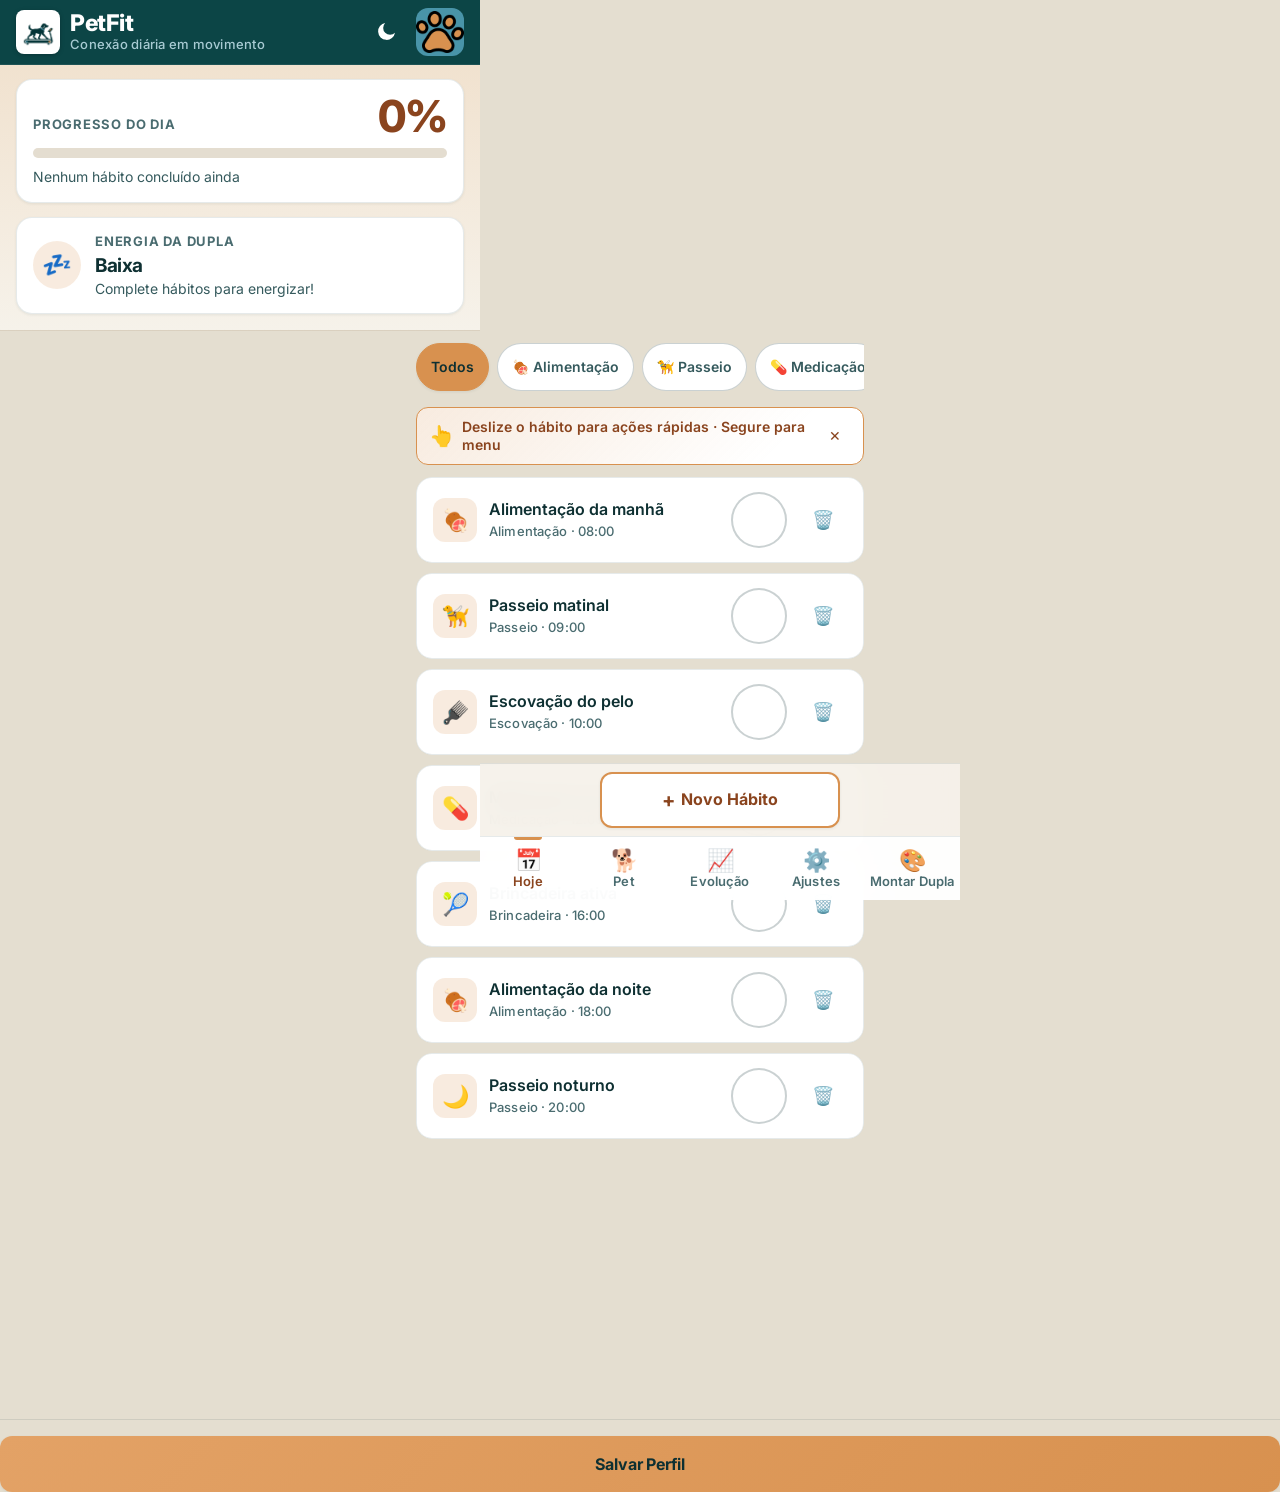
==== commit 56871372: "v8" ====
--- a/index.html
+++ b/index.html
@@ -91,14 +91,6 @@
     </div>
   </header>
 
-  <!-- Indicador de Pull-to-Refresh -->
-  <div class="ptr-indicator" id="ptrIndicator">
-    <div class="ptr-spinner">
-      <span class="ptr-icon">🔄</span>
-      <span class="ptr-text">Puxe para sincronizar</span>
-    </div>
-  </div>
-
   <!-- ==================== DASHBOARD (TOP ZONE) ==================== -->
   <section class="dashboard-panel" id="dashboardPanel">
     <div class="dashboard-inner">
@@ -223,10 +215,6 @@
 
   <!-- ==================== ÁREA INFERIOR (THUMB ZONE) ==================== -->
   <div class="quick-actions" id="quickActions">
-    <button class="quick-btn" id="btnSyncNow" aria-label="Sincronizar agora">
-      <span class="quick-icon">⚡</span>
-      <span class="quick-label">Sincronizar</span>
-    </button>
     <button class="quick-btn" id="btnAddHabit" aria-label="Novo hábito">
       <span class="quick-icon">+</span>
       <span class="quick-label">Novo Hábito</span>
@@ -656,12 +644,84 @@
             </button>
           </div>
 
+          <div class="settings-credits">
+            <button id="openCreditsBtn" type="button" class="settings-row-btn">
+              <span class="settings-row-icon" aria-hidden="true">✨</span>
+              <span class="settings-row-text">
+                <strong>Créditos do app</strong>
+                <small>Quem criou o PetFit</small>
+              </span>
+              <span class="settings-row-chevron" aria-hidden="true">›</span>
+            </button>
+          </div>
+
           </div>
         </section>
-        <p class="settings-version">PetFit v7.0</p>
+        <p class="settings-version">
+          <span>PetFit v8.0</span>
+          <!-- 🔧 MODO DEBUG: o botão nasce escondido (hidden). Só aparece se PETFIT_DEBUG estiver ativo no script.js -->
+          <button type="button" class="debug-btn" id="debugBtn" hidden aria-pressed="false"
+                  aria-label="Modo debug: carregar perfil de demonstração" title="Debug">🔧</button>
+        </p>
       </div>
       <div class="modal-footer">
         <button class="btn-primary btn-full" id="closeSettingsBtn">Pronto</button>
+      </div>
+    </div>
+  </div>
+
+  <!-- ==================== Modal: Créditos do app (v8.0) ==================== -->
+  <div class="modal-overlay" id="modalCredits">
+    <div class="modal-sheet modal-credits">
+      <div class="modal-handle"></div>
+      <div class="modal-header">
+        <h2>Créditos</h2>
+        <button class="btn-icon modal-close" id="closeCredits" aria-label="Fechar">
+          <span>✕</span>
+        </button>
+      </div>
+      <div class="modal-body">
+        <div class="credits-hero">
+          <span class="credits-logo">
+            <img src="assets/icons/logo.png" alt="Logo PetFit" width="96" height="96" decoding="async">
+          </span>
+          <h3 class="credits-thanks">Obrigado por usar o PetFit! 🐾</h3>
+          <p class="credits-text">Cada passeio, cada brincadeira e cada exercício contam. Que bom ter você e seu pet nessa jornada de movimento e cuidado!</p>
+        </div>
+
+        <h4 class="credits-label">Criadores</h4>
+
+        <!-- ╔════════════════════════════════════════════════════════════════════════════╗
+             ║  ✏️  EDITE AQUI: FOTOS E NOMES DOS CRIADORES                               ║
+             ║  1) Coloque a foto em  assets/criadores/  (ex.: assets/criadores/ana.jpg)  ║
+             ║  2) Troque o src="..." da <img> pelo caminho da foto                       ║
+             ║  3) Troque o texto "Seu Nome aqui" pelo nome completo                      ║
+             ║  Dica: use fotos quadradas. O app corta em círculo sozinho.                ║
+             ║  Se o caminho estiver errado, o app mostra o avatar padrão.                ║
+             ╚════════════════════════════════════════════════════════════════════════════╝ -->
+        <div class="creators">
+          <!-- Criador 1 -->
+          <figure class="creator">
+            <img class="creator-photo" src="assets/icons/iconavatar1.png" alt="Foto do criador 1" width="88" height="88" loading="lazy"
+                 onerror="this.onerror=null;this.src='assets/icons/iconavatar1.png'">
+            <figcaption class="creator-name">Seu Nome aqui</figcaption>
+          </figure>
+          <!-- Criador 2 -->
+          <figure class="creator">
+            <img class="creator-photo" src="assets/icons/iconavatar1.png" alt="Foto do criador 2" width="88" height="88" loading="lazy"
+                 onerror="this.onerror=null;this.src='assets/icons/iconavatar1.png'">
+            <figcaption class="creator-name">Seu Nome aqui</figcaption>
+          </figure>
+          <!-- Criador 3 -->
+          <figure class="creator">
+            <img class="creator-photo" src="assets/icons/iconavatar1.png" alt="Foto do criador 3" width="88" height="88" loading="lazy"
+                 onerror="this.onerror=null;this.src='assets/icons/iconavatar1.png'">
+            <figcaption class="creator-name">Seu Nome aqui</figcaption>
+          </figure>
+        </div>
+      </div>
+      <div class="modal-footer">
+        <button class="btn-secondary btn-full" id="closeCreditsBtn">Voltar</button>
       </div>
     </div>
   </div>
--- a/style.css
+++ b/style.css
@@ -1,5 +1,5 @@
 /* ============================================================
-   PETFIT SYNC v7.0 — style.css
+   PETFIT SYNC v8.0 — style.css
    Mobile-First | Thumb-Friendly | Skeletons | Gestures
    v4.0 → Paleta de marca · Dark Mode Adaptativo ·
           Microinterações Progressivas · Tipografia Escalonável
@@ -9,7 +9,7 @@
    2. Tokens: paleta, tema claro, tema escuro, tipografia
    3. Base
    4. Skeletons
-   5. Pull-to-refresh e Gesture hint
+   5. Gesture hint
    6. Cards de hábito + swipe
    7. Menu de long-press
    8. Header (logo, tema)
@@ -210,30 +210,7 @@
   to { opacity: 1; transform: translateY(0); }
 }
 
-/* ===== 5. PULL-TO-REFRESH + GESTURE HINT ===== */
-.ptr-indicator {
-  position: fixed;
-  top: calc(var(--header-height) + var(--safe-top));
-  left: 0; right: 0; z-index: 90;
-  display: flex; justify-content: center; align-items: center;
-  padding: 12px;
-  transform: translateY(-100%);
-  transition: transform 0.2s ease;
-  pointer-events: none;
-}
-.ptr-indicator.visible, .ptr-indicator.refreshing { transform: translateY(0); }
-.ptr-spinner {
-  display: flex; align-items: center; gap: 8px;
-  background: var(--bg-card); padding: 8px 16px;
-  border-radius: var(--radius-full);
-  border: 1px solid var(--border);
-  box-shadow: var(--shadow-md);
-  font-size: var(--fs-sm); color: var(--text-secondary); font-weight: 500;
-}
-.ptr-icon { font-size: 1.125rem; display: inline-block; }
-.ptr-indicator.refreshing .ptr-icon { animation: spin 0.8s linear infinite; }
-.ptr-text { font-size: var(--fs-xs); font-weight: 600; }
-
+/* ===== 5. GESTURE HINT ===== */
 @keyframes spin { from { transform: rotate(0deg); } to { transform: rotate(360deg); } }
 
 .gesture-hint {
@@ -567,20 +544,19 @@
   left: 50%; transform: translateX(-50%); width: 100%;
 }
 .quick-btn {
-  flex: 1; max-width: 200px; min-height: var(--quick-actions-height);
+  flex: 0 1 240px; width: 100%; min-height: var(--quick-actions-height);
+  margin: 0 auto;                                  /* v8.0: botão único, centralizado */
   padding: 0 10px; text-align: center; line-height: var(--lh-tight);
-  border-radius: var(--radius-md); border: none;
-  background: linear-gradient(135deg, var(--primary-grad) 0%, var(--primary) 100%); color: var(--on-primary);
+  border-radius: var(--radius-md); border: 2px solid var(--primary);
+  background: var(--bg-card); color: var(--primary-text);
   font-family: inherit; font-size: var(--fs-md); font-weight: 700;
   cursor: pointer; display: flex; align-items: center; justify-content: center; gap: 6px;
-  box-shadow: var(--shadow-fab); transition: transform 0.15s ease, box-shadow 0.2s ease;
+  box-shadow: var(--shadow-sm); transition: transform 0.15s ease, box-shadow 0.2s ease;
   position: relative; overflow: hidden;
 }
 .quick-btn:active { transform: scale(0.96); }
-.quick-btn:nth-child(2) { background: var(--bg-card); color: var(--primary-text); border: 2px solid var(--primary); box-shadow: var(--shadow-sm); }
 .quick-icon { font-size: 1.25rem; line-height: 1; display: inline-block; }
 .quick-btn:active .quick-icon { transform: rotate(25deg) scale(1.2); transition: transform 0.15s ease; }
-.quick-btn.is-syncing .quick-icon { animation: spin 0.8s linear infinite; }
 
 .bottom-nav {
   position: fixed; bottom: 0; left: 0; right: 0; z-index: 600;
@@ -897,7 +873,61 @@
 .type-preview-title { font-size: var(--fs-lg); font-weight: 700; letter-spacing: var(--ls-tight); line-height: var(--lh-snug); }
 .type-preview-text { font-size: var(--fs-md); color: var(--text-secondary); margin-top: 2px; }
 .type-preview-caption { font-size: var(--fs-xs); color: var(--text-muted); margin-top: 6px; font-weight: 500; }
-.settings-version { text-align: center; font-size: var(--fs-xs); color: var(--text-muted); font-weight: 600; letter-spacing: var(--ls-wide); text-transform: uppercase; padding: 4px 0 8px; }
+.settings-version { display: flex; align-items: center; justify-content: center; gap: 2px; text-align: center; font-size: var(--fs-xs); color: var(--text-muted); font-weight: 600; letter-spacing: var(--ls-wide); text-transform: uppercase; padding: 4px 0 8px; }
+/* v8.0 — 🔧 modo debug: ícone pequeno e discreto ao lado de "PetFit v8.0" */
+.debug-btn {
+  position: relative; display: inline-grid; place-items: center;
+  width: 24px; height: 24px; margin: 0; padding: 0;
+  font-size: 0.8125rem; line-height: 1; text-transform: none;
+  background: transparent; border: none; border-radius: var(--radius-full);
+  color: inherit; opacity: 0.55; cursor: pointer;
+  transition: opacity 0.2s, background 0.2s, transform 0.2s var(--ease-out);
+  -webkit-tap-highlight-color: transparent;
+}
+.debug-btn::after { content: ""; position: absolute; inset: -12px; }      /* área de toque ≥ 48px */
+.debug-btn[hidden] { display: none; }
+.debug-btn:hover, .debug-btn:focus-visible { opacity: 1; }
+.debug-btn:focus-visible { outline: 2px solid var(--primary); outline-offset: 2px; }
+.debug-btn:active { transform: rotate(-25deg) scale(0.9); }
+.debug-btn.is-on { opacity: 1; background: var(--primary-soft); box-shadow: 0 0 0 1.5px var(--primary); }
+
+/* v8.0 — opção "Créditos do app" nos Ajustes */
+.settings-credits { margin-top: 16px; }
+.settings-row-btn {
+  width: 100%; min-height: var(--touch-min); padding: 10px 14px;
+  display: flex; align-items: center; gap: 12px; text-align: left;
+  font-family: inherit; color: var(--text-primary);
+  background: var(--bg-card); border: 1px solid var(--border-strong); border-radius: var(--radius-md);
+  cursor: pointer; transition: transform 0.15s var(--ease-out), background 0.2s;
+}
+.settings-row-btn:hover { background: var(--primary-soft); }
+.settings-row-btn:active { transform: scale(0.98); }
+.settings-row-btn:focus-visible { outline: 2px solid var(--primary); outline-offset: 2px; }
+.settings-row-icon { font-size: 1.25rem; line-height: 1; }
+.settings-row-text { flex: 1; min-width: 0; display: flex; flex-direction: column; gap: 1px; }
+.settings-row-text strong { font-size: var(--fs-md); font-weight: 700; }
+.settings-row-text small { font-size: var(--fs-xs); color: var(--text-muted); }
+.settings-row-chevron { font-size: 1.5rem; line-height: 1; color: var(--text-muted); }
+
+/* v8.0 — modal de créditos */
+.credits-hero { display: flex; flex-direction: column; align-items: center; text-align: center; gap: 10px; margin-bottom: 22px; }
+.credits-logo {
+  width: 112px; height: 112px; display: grid; place-items: center; overflow: hidden;
+  background: #FFFFFF; border-radius: var(--radius-xl); box-shadow: var(--shadow-md);
+}
+.credits-logo img { width: 100%; height: 100%; object-fit: cover; transform: translateY(-5%) scale(1.15); display: block; }   /* reduz a margem branca do PNG sem cortar o desenho */
+.credits-thanks { font-size: var(--fs-xl); font-weight: 800; color: var(--text-primary); line-height: var(--lh-snug); letter-spacing: var(--ls-tight); text-wrap: balance; }
+.credits-text { font-size: var(--fs-sm); color: var(--text-secondary); line-height: var(--lh-body); max-width: 34ch; text-wrap: pretty; }
+.credits-label { text-align: center; font-size: var(--fs-xs); font-weight: 700; letter-spacing: var(--ls-wide); text-transform: uppercase; color: var(--text-muted); margin-bottom: 14px; }
+.creators { display: grid; grid-template-columns: repeat(3, minmax(0, 1fr)); gap: 10px; padding-bottom: 8px; }
+.creator { display: flex; flex-direction: column; align-items: center; gap: 8px; margin: 0; min-width: 0; }
+.creator-photo {
+  width: 100%; max-width: 88px; aspect-ratio: 1; height: auto; object-fit: cover; display: block;
+  border-radius: var(--radius-full); border: 3px solid var(--primary); background: var(--bg-input);
+  box-shadow: var(--shadow-sm);
+}
+.creator-name { font-size: var(--fs-sm); font-weight: 600; color: var(--text-primary); text-align: center; line-height: var(--lh-snug); overflow-wrap: anywhere; text-wrap: balance; }
+
 
 /* ===== 13. EXERCÍCIO, PERFIL, ESTATÍSTICAS ===== */
 .modal-exercise { text-align: center; }
@@ -1046,7 +1076,7 @@
   .quick-btn { padding: 0 6px; gap: 4px; }
 }
 @media (max-width: 380px) {
-  .quick-btn { font-size: var(--fs-sm); }   /* cabe "Sincronizar" mesmo com o texto em "Maior" */
+  .quick-btn { font-size: var(--fs-sm); }   /* cabe "Novo Hábito" mesmo com o texto em "Maior" */
 }
 @media (prefers-reduced-motion: reduce) {
   *, *::before, *::after { animation-duration: 0.01ms !important; animation-iteration-count: 1 !important; transition-duration: 0.01ms !important; scroll-behavior: auto !important; }
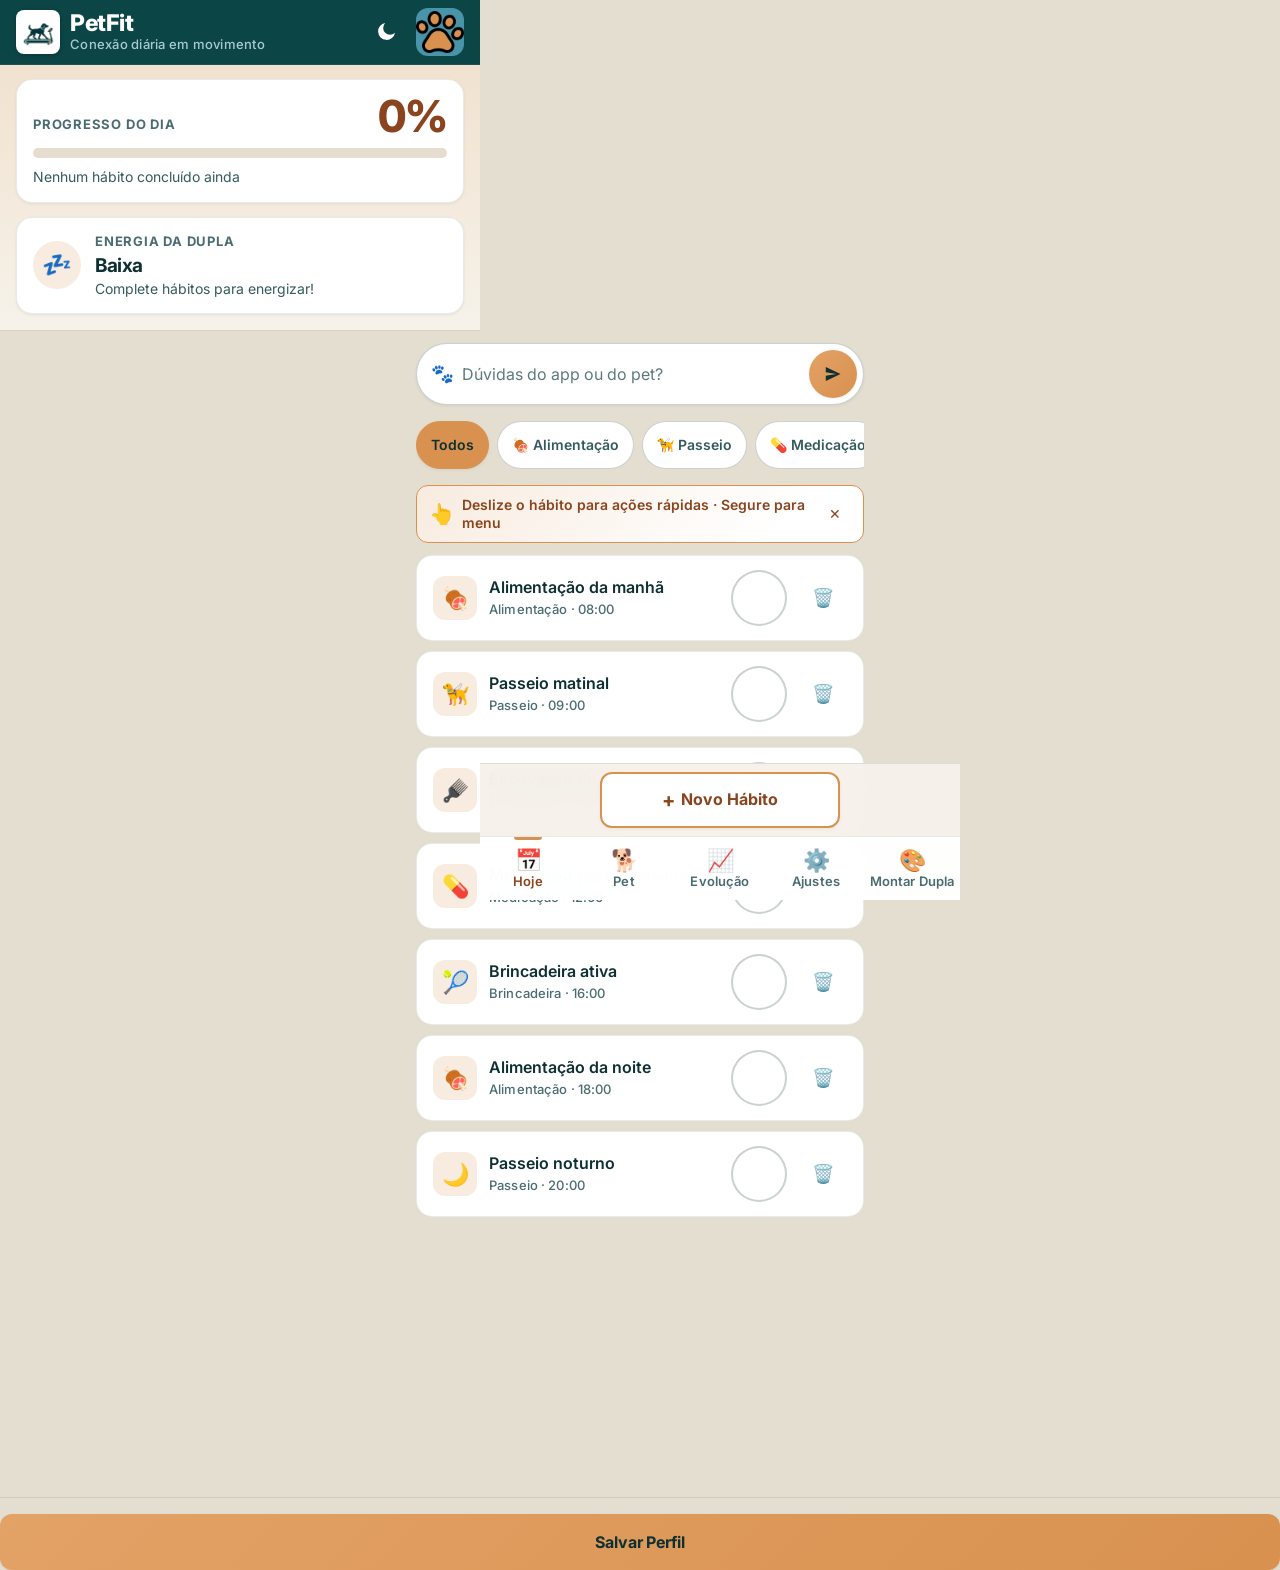
==== commit 2a16e1af: "a" ====
--- a/index.html
+++ b/index.html
@@ -142,6 +142,16 @@
   <!-- ==================== CONTEÚDO PRINCIPAL (SCROLLÁVEL + GESTURES) ==================== -->
   <main class="main-content" id="mainContent">
     <div class="main-inner">
+
+      <!-- ASSISTENTE: campo de uma linha. Ao enviar, abre a conversa (modal "modalChat") -->
+      <form class="ask-bar" id="askBar" autocomplete="off" role="search">
+        <span class="ask-bar-icon" aria-hidden="true">🐾</span>
+        <input type="text" id="askInput" class="ask-bar-input" maxlength="300" enterkeyhint="send"
+               placeholder="Dúvidas do app ou do pet?" aria-label="Pergunte ao assistente PetFit">
+        <button type="submit" class="ask-bar-send" aria-label="Enviar pergunta">
+          <svg viewBox="0 0 24 24" width="20" height="20" aria-hidden="true"><path fill="currentColor" d="M3.4 20.4 21 12 3.4 3.6 3.3 10l12.6 2-12.6 2z"/></svg>
+        </button>
+      </form>
 
       <!-- Filtro de Categoria (swipeable) -->
       <div class="filter-bar" id="filterBar">
@@ -702,27 +712,62 @@
         <div class="creators">
           <!-- Criador 1 -->
           <figure class="creator">
-            <img class="creator-photo" src="assets/icons/iconavatar1.png" alt="Foto do criador 1" width="88" height="88" loading="lazy"
+            <img class="creator-photo" src="assets/criadores/Isabela.png" alt="Foto do criador 1" width="88" height="88" loading="lazy"
                  onerror="this.onerror=null;this.src='assets/icons/iconavatar1.png'">
-            <figcaption class="creator-name">Seu Nome aqui</figcaption>
+            <figcaption class="creator-name">Isabela dos Santos</figcaption>
           </figure>
           <!-- Criador 2 -->
           <figure class="creator">
-            <img class="creator-photo" src="assets/icons/iconavatar1.png" alt="Foto do criador 2" width="88" height="88" loading="lazy"
+            <img class="creator-photo" src="assets/criadores/laca.jpeg" alt="Foto do criador 2" width="88" height="88" loading="lazy"
                  onerror="this.onerror=null;this.src='assets/icons/iconavatar1.png'">
-            <figcaption class="creator-name">Seu Nome aqui</figcaption>
+            <figcaption class="creator-name">Lucas Lima Bastos</figcaption>
           </figure>
           <!-- Criador 3 -->
           <figure class="creator">
-            <img class="creator-photo" src="assets/icons/iconavatar1.png" alt="Foto do criador 3" width="88" height="88" loading="lazy"
+            <img class="creator-photo" src="assets/criadores/jv.jpg" alt="Foto do criador 3" width="88" height="88" loading="lazy"
                  onerror="this.onerror=null;this.src='assets/icons/iconavatar1.png'">
-            <figcaption class="creator-name">Seu Nome aqui</figcaption>
+            <figcaption class="creator-name">João Vitor Catarina</figcaption>
           </figure>
         </div>
       </div>
       <div class="modal-footer">
         <button class="btn-secondary btn-full" id="closeCreditsBtn">Voltar</button>
       </div>
+    </div>
+  </div>
+
+  <!-- ==================== Modal: Assistente PetFit (chatbot local) ==================== -->
+  <div class="modal-overlay" id="modalChat">
+    <div class="modal-sheet modal-chat modal-tall" role="dialog" aria-modal="true" aria-labelledby="chatTitle">
+      <div class="modal-handle"></div>
+      <div class="modal-header">
+        <h2 id="chatTitle">Assistente PetFit</h2>
+        <button class="btn-icon modal-close" id="closeChat" type="button" aria-label="Fechar">
+          <span>✕</span>
+        </button>
+      </div>
+      <div class="chat-status" id="chatStatus" role="status" hidden></div>
+      <progress class="chat-progress" id="chatProgress" max="100" value="0" hidden></progress>
+      <div class="chat-messages" id="chatMessages" role="log" aria-live="polite" aria-label="Conversa com o assistente"></div>
+      <form class="chat-form" id="chatForm" autocomplete="off">
+        <input type="text" id="chatInput" class="chat-input" maxlength="300" enterkeyhint="send"
+               placeholder="Escreva sua pergunta…" aria-label="Sua pergunta">
+        <button type="submit" id="chatSend" class="ask-bar-send" aria-label="Enviar">
+          <svg viewBox="0 0 24 24" width="20" height="20" aria-hidden="true"><path fill="currentColor" d="M3.4 20.4 21 12 3.4 3.6 3.3 10l12.6 2-12.6 2z"/></svg>
+        </button>
+      </form>
+      <details class="chat-options">
+        <summary>Opções do assistente</summary>
+        <label class="chat-options-label" for="chatMode">Como o assistente responde</label>
+        <select id="chatMode" class="chat-select">
+          <option value="full-1.5b">Completo · resposta gerada (Qwen2.5 1,5B · ~1,2 GB · WebGPU)</option>
+          <option value="full-0.5b">Completo leve · resposta gerada (Qwen2.5 0,5B · ~0,5 GB · WebGPU)</option>
+          <option value="semantic">Busca semântica + trechos do guia (sem gerador)</option>
+          <option value="light">Modo leve · palavras-chave (nada para baixar)</option>
+        </select>
+        <p class="chat-options-hint">Tudo roda no seu aparelho. O assistente só responde com o guia do PetFit e não substitui o veterinário.</p>
+        <button type="button" class="btn-secondary btn-full" id="chatClear">Limpar conversa</button>
+      </details>
     </div>
   </div>
 
@@ -735,5 +780,8 @@
   </div>
 
   <script src="script.js"></script>
+  <!-- Assistente local (RAG no navegador): base de conhecimento + lógica. Os modelos só são baixados quando a pessoa aceita. -->
+  <script src="chatbot-kb.js"></script>
+  <script src="chatbot.js"></script>
 </body>
 </html>
--- a/style.css
+++ b/style.css
@@ -1082,3 +1082,108 @@
   *, *::before, *::after { animation-duration: 0.01ms !important; animation-iteration-count: 1 !important; transition-duration: 0.01ms !important; scroll-behavior: auto !important; }
   .skeleton { animation: none; }
 }
+
+
+/* ═══════════════════════════════════════════════════════════════
+   ASSISTENTE PETFIT (chatbot local) — campo de uma linha + conversa
+   Usa só as variáveis de tema já existentes (claro/escuro).
+   ═══════════════════════════════════════════════════════════════ */
+.ask-bar {
+  display: flex; align-items: center; gap: 8px;
+  margin: 12px 0 4px; padding: 6px 6px 6px 14px;
+  background: var(--bg-card); border: 1.5px solid var(--border-strong);
+  border-radius: var(--radius-full); box-shadow: var(--shadow-sm);
+  transition: border-color 0.2s ease, box-shadow 0.2s ease;
+}
+.ask-bar:focus-within { border-color: var(--primary); box-shadow: 0 0 0 4px var(--primary-soft); }
+.ask-bar-icon { font-size: 1.15rem; line-height: 1; flex-shrink: 0; }
+.ask-bar-input {
+  flex: 1; min-width: 0; height: var(--touch-min);
+  background: transparent; border: none; outline: none;
+  color: var(--text-primary); font-family: inherit;
+  font-size: 1rem; /* 16px: evita o zoom automático do iOS */
+  text-overflow: ellipsis;
+}
+.ask-bar-input::placeholder { color: var(--text-muted); opacity: 0.9; }
+.ask-bar-send {
+  flex-shrink: 0; width: var(--touch-min); height: var(--touch-min);
+  display: flex; align-items: center; justify-content: center;
+  border: none; border-radius: var(--radius-full); cursor: pointer;
+  background: linear-gradient(135deg, var(--primary-grad) 0%, var(--primary) 100%);
+  color: var(--on-primary); box-shadow: var(--shadow-sm);
+  transition: transform 0.15s ease, opacity 0.2s ease;
+}
+.ask-bar-send:active { transform: scale(0.92); }
+.ask-bar-send:disabled { opacity: 0.5; cursor: not-allowed; }
+.ask-bar-send:focus-visible, .chat-chip:focus-visible, .chat-options summary:focus-visible { outline: 2px solid var(--primary); outline-offset: 2px; }
+
+/* Modal da conversa */
+.modal-chat { padding-bottom: calc(14px + var(--safe-bottom)); min-height: 70vh; min-height: 70dvh; }
+.chat-status { font-size: var(--fs-sm); color: var(--text-muted); padding: 6px 2px; flex-shrink: 0; }
+.chat-status.ok { color: var(--secondary-text); }
+.chat-status.error { color: var(--danger-text); }
+.chat-progress { width: 100%; height: 6px; flex-shrink: 0; margin-bottom: 6px; border: none; border-radius: var(--radius-full); overflow: hidden; background: var(--track); accent-color: var(--primary); }
+.chat-progress::-webkit-progress-bar { background: var(--track); }
+.chat-progress::-webkit-progress-value { background: var(--primary); }
+.chat-progress::-moz-progress-bar { background: var(--primary); }
+
+.chat-messages {
+  flex: 1; min-height: 0; overflow-y: auto; overscroll-behavior: contain;
+  display: flex; flex-direction: column; gap: 10px; padding: 4px 2px 10px;
+  -webkit-overflow-scrolling: touch;
+}
+.chat-msg { display: flex; max-width: 100%; }
+.chat-user { justify-content: flex-end; }
+.chat-bubble {
+  max-width: 88%; padding: 10px 14px; border-radius: var(--radius-lg);
+  font-size: var(--fs-md); line-height: var(--lh-body);
+  overflow-wrap: anywhere; word-break: break-word;
+}
+.chat-text { white-space: pre-wrap; }
+.chat-user .chat-bubble { background: var(--primary); color: var(--on-primary); border-bottom-right-radius: 4px; }
+.chat-bot .chat-bubble { background: var(--bg-input); color: var(--text-primary); border: 1px solid var(--border); border-bottom-left-radius: 4px; }
+.chat-alert .chat-bubble { background: var(--danger-soft); border-color: var(--danger); }
+.chat-streaming .chat-text::after { content: '▍'; margin-left: 2px; opacity: 0.6; animation: chatBlink 1s steps(2) infinite; }
+@keyframes chatBlink { 50% { opacity: 0; } }
+.chat-sources { margin-top: 8px; padding-top: 6px; border-top: 1px solid var(--border); font-size: var(--fs-xs); color: var(--text-muted); }
+.chat-debug { margin-top: 4px; font-family: ui-monospace, Menlo, Consolas, monospace; font-size: 0.6875rem; opacity: 0.85; }
+.chat-note { align-self: center; text-align: center; font-size: var(--fs-xs); color: var(--text-muted); padding: 2px 10px; }
+
+.chat-chips { display: flex; flex-wrap: wrap; gap: 8px; margin-top: 10px; }
+.chat-chip {
+  min-height: var(--touch-min); padding: 8px 14px; border-radius: var(--radius-full);
+  background: var(--bg-card); border: 1.5px solid var(--border-strong); color: var(--text-primary);
+  font-family: inherit; font-size: var(--fs-sm); font-weight: 600; text-align: left; cursor: pointer;
+  transition: transform 0.15s ease, background-color 0.2s ease;
+}
+.chat-chip:active { transform: scale(0.96); background: var(--primary-soft); }
+
+.chat-card { background: var(--bg-card); border: 1.5px solid var(--border-strong); border-radius: var(--radius-lg); padding: 14px; font-size: var(--fs-sm); color: var(--text-secondary); }
+.chat-card p { margin: 0 0 8px; }
+.chat-card-title { font-weight: 800; font-size: var(--fs-md); color: var(--text-primary); }
+.chat-card-actions { display: flex; flex-direction: column; gap: 8px; margin-top: 10px; }
+
+.chat-form { display: flex; align-items: center; gap: 8px; flex-shrink: 0; padding-top: 10px; border-top: 1px solid var(--border); }
+.chat-input {
+  flex: 1; min-width: 0; height: var(--touch-comfy); padding: 0 16px;
+  background: var(--bg-input); border: 1.5px solid var(--border-strong); border-radius: var(--radius-full);
+  color: var(--text-primary); font-family: inherit; font-size: 1rem; outline: none;
+  transition: border-color 0.2s ease, box-shadow 0.2s ease;
+}
+.chat-input:focus { border-color: var(--primary); box-shadow: 0 0 0 4px var(--primary-soft); }
+.chat-input:disabled { opacity: 0.6; }
+
+.chat-options { flex-shrink: 0; margin-top: 8px; font-size: var(--fs-sm); color: var(--text-secondary); }
+.chat-options summary { cursor: pointer; min-height: 36px; display: flex; align-items: center; font-weight: 600; color: var(--text-muted); }
+.chat-options[open] { max-height: 38vh; overflow-y: auto; }
+.chat-options-label { display: block; margin: 6px 0; font-weight: 600; }
+.chat-select {
+  width: 100%; min-height: var(--touch-min); padding: 0 12px; background: var(--bg-input);
+  border: 1.5px solid var(--border-strong); border-radius: var(--radius-md);
+  color: var(--text-primary); font-family: inherit; font-size: 1rem;
+}
+.chat-options-hint { margin: 8px 0 10px; font-size: var(--fs-xs); color: var(--text-muted); }
+
+@media (prefers-reduced-motion: reduce) {
+  .chat-streaming .chat-text::after { animation: none; }
+}
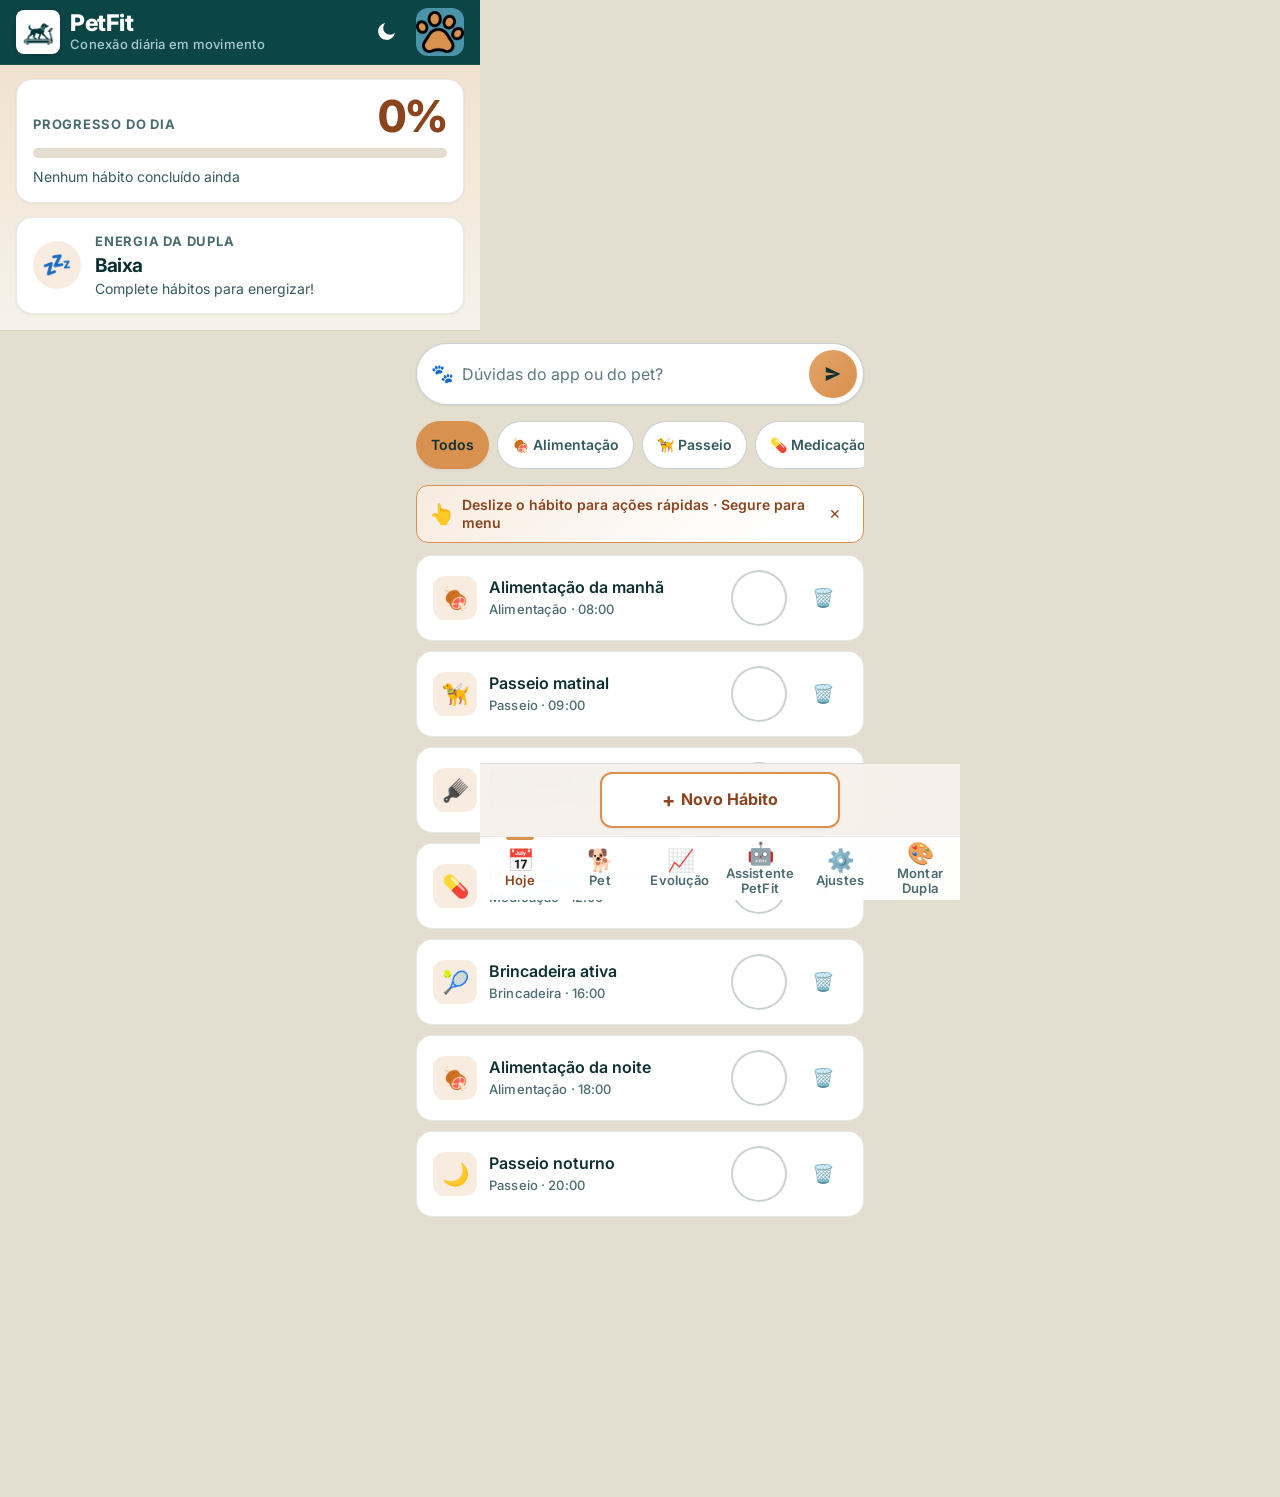
==== commit 86f5fdc9: "a" ====
--- a/index.html
+++ b/index.html
@@ -244,14 +244,20 @@
       <span class="nav-icon">📈</span>
       <span class="nav-label">Evolução</span>
     </button>
+    <button class="nav-item" data-tab="assistant" aria-label="Assistente PetFit" id="navAssistant" type="button">
+      <span class="nav-icon" aria-hidden="true">🤖</span>
+      <span class="nav-label">Assistente PetFit</span>
+    </button>
     <button class="nav-item" data-tab="settings" aria-label="Ajustes">
       <span class="nav-icon">⚙️</span>
       <span class="nav-label">Ajustes</span>
     </button>
-  <button class = "nav-item" data-tab="duoProfile" aria-label="Personalizar Dupla" id="openAddProfile" type="button">
-    <spam class = "nav-icon">🎨</spam>
-    <span class = "nav-label">Montar Dupla</span>
-</button>
+    <button class="nav-item" data-tab="duoProfile" aria-label="Personalizar Dupla" id="openAddProfile" type="button">
+      <span class="nav-icon" aria-hidden="true">🎨</span>
+      <span class="nav-label">Montar Dupla</span>
+    </button>
+  </nav>
+
 <!-- Modal: Personalizar Dupla -->
 <div class="modal-overlay modal-personalizar" id="modalAddProfile">
     <div class="modal-sheet">
@@ -389,8 +395,6 @@
   </div>
 </div>
 
-  </nav>
-
   <!-- ==================== MODAIS ==================== -->
 
   <!-- Modal: Adicionar Hábito -->
@@ -553,14 +557,6 @@
   </div>
 </div>
 
-        </div>
-      </div>
-      <div class="modal-footer">
-        <button class="btn-primary btn-full" id="saveProfileBtn">Salvar Perfil</button>
-      </div>
-    </div>
-  </div>
-
   <!-- Modal: Evolução / Stats -->
   <div class="modal-overlay" id="modalStats">
     <div class="modal-sheet modal-tall">
@@ -668,7 +664,7 @@
           </div>
         </section>
         <p class="settings-version">
-          <span>PetFit v8.0</span>
+          <span>PetFit v9.0</span>
           <!-- 🔧 MODO DEBUG: o botão nasce escondido (hidden). Só aparece se PETFIT_DEBUG estiver ativo no script.js -->
           <button type="button" class="debug-btn" id="debugBtn" hidden aria-pressed="false"
                   aria-label="Modo debug: carregar perfil de demonstração" title="Debug">🔧</button>
--- a/style.css
+++ b/style.css
@@ -1187,3 +1187,19 @@
 @media (prefers-reduced-motion: reduce) {
   .chat-streaming .chat-text::after { animation: none; }
 }
+
+/* ===== v9.0 · BOTÃO "ASSISTENTE PETFIT" NA BARRA + CARTÃO "COMO FUNCIONA" ===== */
+/* Com 6 itens na barra, os rótulos podem quebrar em 2 linhas (ex.: "Assistente / PetFit") */
+.nav-item { padding: 0 2px; }
+.nav-label { text-align: center; line-height: 1.1; white-space: normal; }
+@media (max-width: 400px) {
+  .nav-label { font-size: 0.6875rem; letter-spacing: 0; }   /* 11px só em telas estreitas, para caber "Assistente" */
+}
+
+.chat-howto { display: flex; flex-direction: column; gap: 12px; }
+.chat-howto-item { display: flex; align-items: flex-start; gap: 10px; }
+.chat-howto-icon { flex-shrink: 0; width: 1.5rem; text-align: center; font-size: 1.25rem; line-height: 1.2; }
+.chat-howto-title { display: block; margin-bottom: 2px; font-size: var(--fs-sm); font-weight: 700; color: var(--text-primary); }
+.chat-howto p.chat-howto-text { margin: 0; font-size: var(--fs-sm); line-height: 1.45; color: var(--text-secondary); }
+.chat-howto .chat-chips { margin-top: 2px; }
+.chat-howto:focus { outline: none; }
